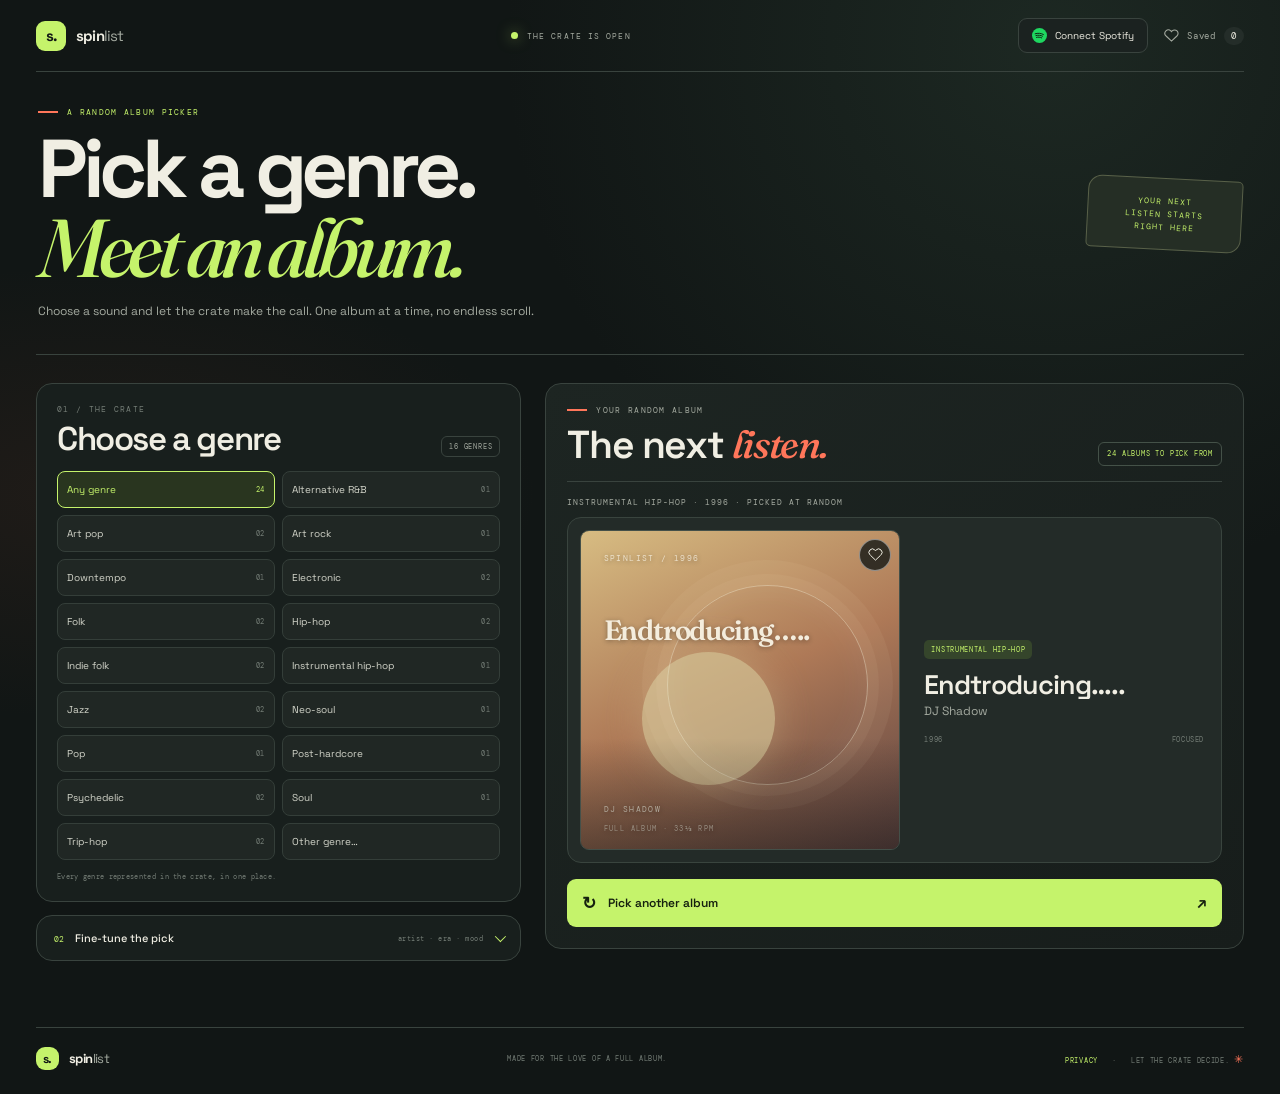
==== index.html @ 3292c15d "redisng 2" ====
<!DOCTYPE html>
<html lang="en">
  <head>
    <meta charset="UTF-8" />
    <meta name="viewport" content="width=device-width, initial-scale=1.0" />
    <meta
      name="description"
      content="Find your next favorite album. Explore records by genre, year, mood, and the artists you already love."
    />
    <meta name="theme-color" content="#191411" />
    <title>Spinlist — find your next favorite album</title>
    <link rel="preconnect" href="https://fonts.googleapis.com" />
    <link rel="preconnect" href="https://fonts.gstatic.com" crossorigin />
    <link
      href="https://fonts.googleapis.com/css2?family=Caveat:wght@600;700&family=DM+Mono:wght@400;500&family=Fraunces:ital,opsz,wght@0,9..144,600;1,9..144,600&family=Space+Grotesk:wght@400;500;600;700&display=swap"
      rel="stylesheet"
    />
    <link rel="stylesheet" href="styles.css" />
    <script src="app.js" defer></script>
  </head>
  <body>
    <div class="page-shell">
      <header class="topbar">
        <a class="wordmark" href="#" aria-label="Spinlist home">
          <span class="wordmark-icon" aria-hidden="true">s.</span>
          <span>spin<span class="wordmark-light">list</span></span>
        </a>
        <span class="topbar-note"><span class="status-dot"></span> THE CRATE IS OPEN</span>
        <div class="topbar-actions">
          <button class="spotify-connect" id="spotify-open" type="button">
            <svg class="spotify-mark" viewBox="0 0 24 24" aria-hidden="true"><circle cx="12" cy="12" r="12" /><path d="M5.1 9.2c4.3-1.3 9.8-.9 13.2 1.2M6.3 12.1c3.5-1 7.8-.6 10.6 1M7.2 15c2.7-.8 5.8-.4 8.3.8" /></svg>
            <span id="spotify-button-label">Connect Spotify</span>
          </button>
          <button class="saved-toggle" id="saved-toggle" type="button" aria-pressed="false">
            <svg viewBox="0 0 24 24" aria-hidden="true"><path d="M20.8 4.7a5.5 5.5 0 0 0-7.8 0L12 5.8l-1.1-1.1a5.5 5.5 0 0 0-7.8 7.8l1.1 1.1L12 21l7.8-7.4 1.1-1.1a5.5 5.5 0 0 0-.1-7.8Z" /></svg>
            <span>Saved</span><span class="saved-count" id="saved-count">0</span>
          </button>
        </div>
      </header>

      <main>
        <section class="welcome" aria-labelledby="welcome-title">
          <div class="welcome-copy">
            <p class="eyebrow"><span class="eyebrow-line"></span> A RANDOM ALBUM PICKER</p>
            <h1 id="welcome-title">Pick a genre.<br class="welcome-break" /><em>Meet an album.</em></h1>
            <p>Choose a sound and let the crate make the call. One album at a time, no endless scroll.</p>
          </div>
          <span class="welcome-stamp" aria-hidden="true">YOUR NEXT<br />LISTEN STARTS<br />RIGHT HERE</span>
        </section>

        <div class="picker-layout">
          <aside class="picker-controls" aria-label="Album picker controls">
            <section class="genre-panel" aria-labelledby="genre-title">
              <div class="panel-heading">
                <div>
                  <p class="eyebrow">01 / THE CRATE</p>
                  <h2 id="genre-title">Choose a genre</h2>
                </div>
                <span class="genre-count" id="genre-count"></span>
              </div>
              <div class="genre-choices" id="genre-choices" role="group" aria-label="Choose one genre"></div>
              <label class="visually-hidden" for="genre-filter">Selected genre</label>
              <select id="genre-filter" class="visually-hidden" aria-label="Selected genre">
                <option value="all">Any genre</option>
              </select>
              <input id="custom-genre" class="custom-genre-input" type="search" placeholder="Type a genre…" autocomplete="off" hidden />
              <p class="genre-note">Every genre represented in the crate, in one place.</p>
            </section>

            <details class="refinements" id="refinements">
              <summary>
                <span><span class="refine-number">02</span> Fine-tune the pick</span>
                <span class="refine-summary-note">artist · era · mood</span>
              </summary>
              <div class="refinements-body">
                <div class="refinement-grid">
                  <label class="filter-field" for="artist-filter">
                    <span class="field-label">SIMILAR ARTIST</span>
                    <select id="artist-filter">
                      <option value="all">Surprise me</option>
                    </select>
                  </label>
                  <div class="filter-field year-field">
                    <span class="field-label">RELEASED BETWEEN</span>
                    <div class="year-inputs">
                      <label class="visually-hidden" for="year-from">Released from</label>
                      <input id="year-from" type="number" min="1950" max="2026" placeholder="1950" inputmode="numeric" />
                      <span class="year-dash" aria-hidden="true">—</span>
                      <label class="visually-hidden" for="year-to">Released to</label>
                      <input id="year-to" type="number" min="1950" max="2026" placeholder="2026" inputmode="numeric" />
                    </div>
                  </div>
                  <label class="filter-field search-field" for="search-input">
                    <span class="field-label">SEARCH THE CRATE</span>
                    <span class="search-wrap">
                      <svg viewBox="0 0 24 24" aria-hidden="true"><circle cx="10.8" cy="10.8" r="6.8" /><path d="m16 16 4.5 4.5" /></svg>
                      <input id="search-input" type="search" placeholder="Album or artist…" autocomplete="off" />
                    </span>
                  </label>
                </div>
                <div class="mood-row">
                  <span class="field-label mood-label">MOOD</span>
                  <div class="mood-chips" id="mood-chips" role="group" aria-label="Filter by mood"></div>
                </div>
                <div class="refinements-footer">
                  <span class="filter-hint">More clues, narrower crate.</span>
                  <button class="clear-filters" id="clear-filters" type="button">RESET FILTERS <span aria-hidden="true">↺</span></button>
                </div>
              </div>
            </details>
          </aside>

          <section class="pick-stage" id="recommendations" aria-labelledby="pick-title">
            <header class="stage-heading">
              <div>
                <p class="eyebrow"><span class="eyebrow-line"></span> YOUR RANDOM ALBUM</p>
                <h2 id="pick-title">The next <em>listen.</em></h2>
              </div>
              <span class="results-count" id="results-count" aria-live="polite"></span>
            </header>
            <div class="active-filters" id="active-filters"></div>
            <p class="catalog-status" id="catalog-status" role="status" aria-live="polite"></p>
            <p class="pick-caption" id="pick-caption"></p>
            <div class="album-grid" id="album-grid" aria-live="polite"></div>
            <div class="empty-state" id="empty-state" hidden>
              <span class="empty-icon" aria-hidden="true">↻</span>
              <h3>Nothing in this groove yet.</h3>
              <p>Try another genre or loosen a filter, then spin again.</p>
              <button class="button-primary" id="empty-clear" type="button">RESET FILTERS</button>
            </div>
            <button class="draw-button" id="surprise-button" type="button">
              <span class="draw-icon" aria-hidden="true">↻</span>
              <span>Pick another album</span>
              <span class="draw-arrow" aria-hidden="true">↗</span>
            </button>
          </section>
        </div>
      </main>

      <footer class="site-footer">
        <a class="wordmark footer-wordmark" href="#" aria-label="Spinlist home">
          <span class="wordmark-icon" aria-hidden="true">s.</span>
          <span>spin<span class="wordmark-light">list</span></span>
        </a>
        <span>MADE FOR THE LOVE OF A FULL ALBUM.</span>
        <span><a href="privacy.html">PRIVACY</a>&nbsp;&nbsp; · &nbsp;&nbsp;LET THE CRATE DECIDE. <span class="footer-star">✳</span></span>
      </footer>
    </div>

    <dialog class="album-dialog" id="album-dialog" aria-labelledby="dialog-title">
      <button class="dialog-close" id="dialog-close" type="button" aria-label="Close album details">×</button>
      <div id="dialog-content"></div>
    </dialog>

    <dialog class="spotify-dialog" id="spotify-dialog" aria-labelledby="spotify-dialog-title">
      <button class="dialog-close" id="spotify-dialog-close" type="button" aria-label="Close Spotify settings">×</button>
      <div class="spotify-dialog-content">
        <p class="eyebrow"><span class="eyebrow-line"></span> BRING THE WHOLE CATALOG</p>
        <h2 id="spotify-dialog-title">Make room for <em>more.</em></h2>
        <p class="spotify-intro">Connect your own Spotify developer app to search real albums, artists, release dates, and artwork. Your Spotify client ID is public; no client secret is needed or accepted.</p>
        <label class="spotify-client-label" for="spotify-client-id">SPOTIFY CLIENT ID</label>
        <input id="spotify-client-id" class="spotify-client-input" type="text" inputmode="text" autocomplete="off" placeholder="Paste your Spotify Client ID" />
        <div class="redirect-box">
          <span class="spotify-client-label">ADD THIS EXACT REDIRECT URI IN YOUR SPOTIFY APP SETTINGS</span>
          <code id="spotify-redirect-uri"></code>
        </div>
        <ol class="spotify-steps">
          <li>Create a Web API app in the <a href="https://developer.spotify.com/dashboard" target="_blank" rel="noopener noreferrer">Spotify Developer Dashboard ↗</a>.</li>
          <li>Add the redirect URI above in the app settings, then copy its Client ID here.</li>
          <li>Host this site on HTTPS (for example, GitHub Pages) before connecting.</li>
        </ol>
        <p class="spotify-policy-note">Spotify catalog data doesn’t include reliable mood labels or a similar-artist recommendations API. Those discovery filters continue to use Spinlist’s curated picks.</p>
        <p class="spotify-error" id="spotify-error" role="alert" hidden></p>
        <div class="spotify-dialog-actions">
          <button class="button-secondary" id="spotify-disconnect" type="button" hidden>DISCONNECT</button>
          <button class="button-primary spotify-primary" id="spotify-connect" type="button">SAVE &amp; CONNECT ↗</button>
        </div>
      </div>
    </dialog>
  </body>
</html>
---- styles.css ----
:root {
  color-scheme: dark;
  --page: #111615;
  --panel: #1b2220;
  --panel-raised: #242d29;
  --text: #f0eee3;
  --muted: #a4aaa0;
  --muted-dim: #747d76;
  --accent: #c5f36b;
  --signal: #ff765a;
  --line: #39433e;
  --mono: "DM Mono", monospace;
  --sans: "Space Grotesk", sans-serif;
  --serif: "Fraunces", Georgia, serif;
  --hand: "Caveat", cursive;
}

*, *::before, *::after { box-sizing: border-box; }
html { scroll-behavior: smooth; scroll-padding-top: 24px; }
body {
  margin: 0;
  color: var(--text);
  font-family: var(--sans);
  -webkit-font-smoothing: antialiased;
  background:
    radial-gradient(ellipse at 82% 4%, #334b3c58, transparent 34rem),
    radial-gradient(ellipse at 7% 45%, #6534252d, transparent 28rem),
    var(--page);
}
button, input, select { font: inherit; }
button, a, select { -webkit-tap-highlight-color: transparent; }
button { color: inherit; }
a { color: inherit; text-decoration: none; }
button:focus-visible, a:focus-visible, input:focus-visible, select:focus-visible { outline: 2px solid var(--accent); outline-offset: 3px; }
::selection { color: var(--page); background: var(--accent); }

.page-shell { width: min(1280px, calc(100% - 72px)); margin-inline: auto; }
.topbar {
  min-height: 72px;
  display: flex;
  align-items: center;
  justify-content: space-between;
  gap: 20px;
  border-bottom: 1px solid var(--line);
}
.wordmark { display: inline-flex; align-items: center; gap: 10px; font-size: 15px; font-weight: 700; letter-spacing: -.8px; }
.wordmark-icon {
  display: grid;
  width: 30px;
  height: 30px;
  place-items: center;
  border-radius: 9px;
  background: var(--accent);
  color: var(--page);
  font-size: 15px;
  font-weight: 700;
}
.wordmark-light { color: var(--muted); font-weight: 400; }
.topbar-note, .saved-toggle, .eyebrow, .field-label, .genre-count, .genre-choice-count,
.genre-note, .filter-hint, .clear-filters, .results-count, .album-genre, .album-meta,
.album-detail-year, .album-related-label, .dialog-save, .empty-state .button-primary,
.privacy-back, .site-footer {
  font-family: var(--mono);
  font-size: 9px;
  letter-spacing: .8px;
}
.topbar-note { display: flex; align-items: center; gap: 9px; color: var(--muted); font-size: 8px; letter-spacing: 1.1px; }
.status-dot { width: 7px; height: 7px; border-radius: 50%; background: var(--accent); box-shadow: 0 0 14px #c5f36b88; }
.topbar-actions { display: flex; align-items: center; gap: 16px; }
.spotify-connect {
  display: inline-flex;
  align-items: center;
  gap: 8px;
  padding: 9px 13px;
  border: 1px solid var(--line);
  border-radius: 9px;
  background: var(--panel);
  color: var(--text);
  font-size: 10px;
  cursor: pointer;
  transition: border-color .18s ease, background .18s ease;
}
.spotify-connect:hover { border-color: #1ed760; background: #1d2b22; }
.spotify-mark { width: 15px; height: 15px; fill: #1ed760; }
.spotify-mark path { fill: none; stroke: #10130f; stroke-linecap: round; stroke-width: 1.45; }
.saved-toggle { display: inline-flex; align-items: center; gap: 8px; padding: 8px 0; border: 0; background: none; color: var(--muted); cursor: pointer; }
.saved-toggle:hover, .saved-toggle[aria-pressed="true"] { color: var(--accent); }
.saved-toggle svg { width: 15px; fill: none; stroke: currentColor; stroke-width: 1.7; }
.saved-count { min-width: 20px; padding: 3px 6px; border-radius: 20px; background: var(--panel-raised); color: var(--text); text-align: center; font-size: 9px; }

.welcome {
  min-height: 206px;
  display: flex;
  align-items: center;
  justify-content: space-between;
  gap: 35px;
  padding: 35px 2px 32px;
  border-bottom: 1px solid var(--line);
}
.welcome-copy { max-width: 850px; }
.eyebrow { display: flex; align-items: center; gap: 9px; margin: 0 0 13px; color: var(--accent); font-size: 8px; letter-spacing: 1.3px; }
.eyebrow-line { width: 20px; height: 2px; display: inline-block; background: var(--signal); }
h1 { margin: 0; font-size: clamp(52px, 6.7vw, 82px); line-height: .96; letter-spacing: -5.5px; font-weight: 700; }
h1 em, h2 em { color: var(--accent); font-family: var(--serif); font-weight: 500; font-style: italic; }
.welcome-copy > p:last-child { max-width: 520px; margin: 13px 0 0; color: var(--muted); font-size: 12px; line-height: 1.7; }
.welcome-stamp {
  flex: 0 0 155px;
  padding: 16px 13px;
  transform: rotate(3deg);
  border: 1px solid #596149;
  border-radius: 14px 5px 14px 5px;
  background: #252e25;
  color: var(--accent);
  font: 8px/1.6 var(--mono);
  letter-spacing: 1px;
  text-align: center;
}
.picker-layout { display: grid; grid-template-columns: minmax(330px, .82fr) minmax(0, 1.18fr); align-items: start; gap: 24px; padding: 28px 0 66px; }
.picker-controls { display: grid; gap: 13px; }
.genre-panel, .refinements, .pick-stage { border: 1px solid var(--line); border-radius: 16px; background: #181f1d; }
.genre-panel { padding: 20px; }
.panel-heading { display: flex; align-items: end; justify-content: space-between; gap: 12px; margin-bottom: 14px; }
.panel-heading .eyebrow { margin-bottom: 8px; color: var(--muted-dim); }
h2 { margin: 0; font-size: clamp(24px, 3vw, 33px); line-height: 1.08; letter-spacing: -1.4px; font-weight: 600; }
.genre-count { padding: 5px 7px; border: 1px solid var(--line); border-radius: 6px; color: var(--muted); font-size: 7px; white-space: nowrap; }
.genre-choices { display: grid; grid-template-columns: repeat(2, minmax(0, 1fr)); gap: 7px; }
.genre-choice {
  min-width: 0;
  min-height: 37px;
  display: flex;
  align-items: center;
  justify-content: space-between;
  gap: 8px;
  padding: 7px 9px;
  border: 1px solid #343e39;
  border-radius: 8px;
  background: #202724;
  color: #d3d5ca;
  font-size: 10px;
  text-align: left;
  cursor: pointer;
  transition: border-color .16s ease, background .16s ease, color .16s ease, transform .16s ease;
}
.genre-choice:hover { transform: translateY(-1px); border-color: #76806c; color: var(--text); }
.genre-choice[aria-pressed="true"] { border-color: var(--accent); background: #29351f; color: var(--accent); }
.genre-choice-count { color: var(--muted-dim); font-size: 7px; }
.genre-choice[aria-pressed="true"] .genre-choice-count { color: var(--accent); }
.genre-note { margin: 12px 0 0; color: var(--muted-dim); font-size: 7px; letter-spacing: .3px; }
.custom-genre-input {
  width: 100%;
  height: 38px;
  margin-top: 9px;
  padding: 0 10px;
  border: 1px solid var(--line);
  border-radius: 8px;
  background: #111716;
  color: var(--text);
  font-size: 10px;
}
.custom-genre-input::placeholder { color: var(--muted-dim); }
.custom-genre-input[hidden] { display: none; }

.refinements { overflow: hidden; }
.refinements summary {
  display: flex;
  align-items: center;
  justify-content: space-between;
  gap: 12px;
  padding: 15px 17px;
  color: var(--text);
  font-size: 11px;
  font-weight: 500;
  list-style: none;
  cursor: pointer;
}
.refinements summary::-webkit-details-marker { display: none; }
.refinements summary::after { width: 8px; height: 8px; flex: 0 0 8px; border-right: 1.5px solid var(--accent); border-bottom: 1.5px solid var(--accent); content: ""; transform: rotate(45deg) translateY(-2px); transition: transform .18s ease; }
.refinements[open] summary::after { transform: rotate(225deg) translate(-2px, -1px); }
.refine-number { margin-right: 8px; color: var(--accent); font: 8px var(--mono); }
.refine-summary-note { margin-left: auto; color: var(--muted-dim); font: 7px var(--mono); letter-spacing: .5px; }
.refinements-body { padding: 0 17px 15px; border-top: 1px solid var(--line); }
.refinement-grid { display: grid; grid-template-columns: 1fr 1fr; gap: 13px; padding-top: 15px; }
.filter-field { display: flex; min-width: 0; flex-direction: column; gap: 7px; }
.filter-field.search-field { grid-column: 1 / -1; }
.field-label { color: var(--muted); font-size: 7px; letter-spacing: .8px; }
.filter-field select, .year-inputs, .search-wrap {
  width: 100%;
  height: 37px;
  border: 1px solid #3b4641;
  border-radius: 8px;
  background-color: #121817;
  color: var(--text);
}
.filter-field select { padding: 0 28px 0 9px; appearance: none; background-image: url("data:image/svg+xml,%3Csvg xmlns='http://www.w3.org/2000/svg' width='12' height='8' viewBox='0 0 12 8'%3E%3Cpath d='m1 1 5 5 5-5' fill='none' stroke='%23a4aaa0' stroke-width='1.3'/%3E%3C/svg%3E"); background-repeat: no-repeat; background-position: right 9px center; font-size: 10px; }
.filter-field select option { background: #1b2220; color: var(--text); }
.year-inputs { display: flex; align-items: center; gap: 6px; padding-inline: 8px; }
.year-inputs input { width: 50%; min-width: 0; border: 0; outline: 0; background: transparent; color: var(--text); font: 9px var(--mono); }
.year-inputs input::placeholder, .search-wrap input::placeholder { color: var(--muted-dim); }
.year-inputs input::-webkit-inner-spin-button, .year-inputs input::-webkit-outer-spin-button { appearance: none; margin: 0; }
.year-inputs input[type=number] { -moz-appearance: textfield; }
.year-dash { color: var(--muted-dim); font-size: 10px; }
.search-wrap { display: flex; align-items: center; gap: 8px; padding: 0 9px; }
.search-wrap svg { flex: 0 0 14px; width: 14px; height: 14px; fill: none; stroke: var(--muted); stroke-width: 1.7; }
.search-wrap input { width: 100%; min-width: 0; padding: 0; border: 0; outline: 0; background: transparent; color: var(--text); font-size: 10px; }
.mood-row { padding-top: 15px; margin-top: 14px; border-top: 1px solid var(--line); }
.mood-label { display: block; margin-bottom: 9px; color: var(--muted); }
.mood-chips { display: flex; flex-wrap: wrap; gap: 6px; }
.mood-chip { padding: 6px 9px; border: 1px solid #3d4943; border-radius: 18px; background: #212a26; color: #cbd0c8; font-size: 9px; cursor: pointer; transition: background .16s ease, color .16s ease, border-color .16s ease; }
.mood-chip:hover { border-color: var(--accent); color: var(--accent); }
.mood-chip[aria-pressed="true"] { border-color: var(--accent); background: #2b3821; color: var(--accent); }
.refinements-footer { display: flex; justify-content: space-between; align-items: center; gap: 10px; padding-top: 13px; margin-top: 14px; border-top: 1px solid var(--line); }
.filter-hint { color: var(--muted-dim); font-size: 7px; letter-spacing: .2px; }
.clear-filters { padding: 5px 0; border: 0; background: transparent; color: var(--muted); cursor: pointer; font-size: 7px; }
.clear-filters:hover { color: var(--signal); }
.clear-filters span { padding-left: 4px; font-size: 12px; }

.pick-stage { min-width: 0; padding: 21px; background: linear-gradient(145deg, #1d2522, #171d1b); }
.stage-heading { display: flex; align-items: end; justify-content: space-between; gap: 16px; padding-bottom: 15px; border-bottom: 1px solid var(--line); }
.stage-heading .eyebrow { margin-bottom: 8px; color: var(--muted); }
.stage-heading h2 { font-size: clamp(27px, 3.2vw, 39px); }
.stage-heading h2 em { color: var(--signal); }
.results-count { max-width: 130px; padding: 6px 8px; border: 1px solid #445148; border-radius: 6px; color: var(--accent); font-size: 7px; line-height: 1.4; text-align: center; }
.active-filters { display: flex; flex-wrap: wrap; gap: 6px; margin-top: 12px; }
.active-filters:empty { display: none; }
.active-filter { display: inline-flex; align-items: center; gap: 6px; padding: 5px 8px; border-radius: 14px; background: #29351f; color: var(--accent); font-size: 9px; }
.active-filter button { padding: 0; border: 0; background: none; color: var(--accent); cursor: pointer; font-size: 14px; line-height: 1; }
.catalog-status { min-height: 0; margin: 0; color: var(--muted); font-size: 10px; line-height: 1.6; }
.catalog-status:not(:empty) { padding: 12px 0 0; }
.catalog-status a { color: var(--accent); text-decoration: underline; text-underline-offset: 3px; }
.pick-caption { margin: 15px 0 10px; color: var(--muted); font: 8px var(--mono); letter-spacing: 1px; }
.album-grid { min-width: 0; }
.album-card {
  display: grid;
  grid-template-columns: minmax(0, 1.05fr) minmax(0, .95fr);
  align-items: center;
  gap: 19px;
  min-width: 0;
  padding: 12px;
  border: 1px solid #39443e;
  border-radius: 14px;
  background: #232b28;
}
.cover-wrap { position: relative; min-width: 0; }
.cover-button { position: relative; display: block; width: 100%; padding: 0; overflow: hidden; aspect-ratio: 1; border: 1px solid #445049; border-radius: 9px; background: #202724; cursor: pointer; }
.cover-art { position: absolute; inset: 0; display: block; overflow: hidden; isolation: isolate; transition: transform .4s ease; }
.cover-button:hover .cover-art { transform: scale(1.035); }
.cover-art::before, .cover-art::after { position: absolute; z-index: -1; content: ""; pointer-events: none; }
.cover-art::before { inset: 0; opacity: .4; background: repeating-linear-gradient(45deg, transparent, transparent 17px, #1415111c 18px, #1415111c 19px); }
.cover-art::after { top: 17%; right: 10%; width: 63%; aspect-ratio: 1; border: 1px solid #f4eed66b; border-radius: 50%; box-shadow: 0 0 0 11px #f6e8c10e, 0 0 0 25px #f6e8c10e, inset 0 0 34px #ffffff12; }
.cover-tone { position: absolute; z-index: -1; inset: 0; display: block; background: linear-gradient(155deg, #d7bc82 0%, #ae7957 49%, #5b4241 100%); }
.cover-geometry { position: absolute; z-index: -1; top: 38%; left: 19%; width: 42%; aspect-ratio: 1; display: block; border-radius: 50%; background: #d7c999a8; box-shadow: 0 0 40px #d8c99a55; }
.cover-topline, .cover-bigtitle, .cover-smalltitle, .cover-catalog { position: absolute; z-index: 1; left: 7%; color: #f4eddd; text-align: left; text-shadow: 0 1px 5px #1a171566; }
.cover-topline { top: 7%; font: 8px var(--mono); letter-spacing: 1.4px; opacity: .82; }
.cover-bigtitle { top: 27%; max-width: 85%; font: 600 clamp(17px, 2.2vw, 28px)/.96 var(--serif); letter-spacing: -1.2px; }
.cover-smalltitle { bottom: 11%; font: 8px var(--mono); letter-spacing: 1.4px; opacity: .85; }
.cover-catalog { bottom: 5%; font: 7px var(--mono); letter-spacing: 1.4px; opacity: .7; }
.cover-button::after { position: absolute; right: 0; bottom: 0; left: 0; height: 35%; background: linear-gradient(transparent, #0d0e0b61); content: ""; pointer-events: none; }
.spotify-cover-button::after { display: none; }
.cover--2 .cover-tone { background: linear-gradient(145deg, #c0c8b1, #627363 48%, #303b40); }
.cover--2 .cover-geometry { left: 31%; top: 24%; width: 50%; border-radius: 5% 50% 50% 50%; transform: rotate(35deg); background: #ded8bea0; }
.cover--2::after { right: 27%; width: 47%; transform: scaleY(1.45); border-radius: 50% 50% 0 0; }
.cover--3 .cover-tone { background: linear-gradient(155deg, #d49759, #bb644c 53%, #603a45); }
.cover--3 .cover-geometry { top: 25%; left: 24%; width: 50%; background: #efbd6c; }
.cover--3::after { right: 17%; width: 56%; border-width: 0 0 1px 1px; border-radius: 0; transform: rotate(-39deg); }
.cover--4 .cover-tone { background: linear-gradient(135deg, #757eac, #ac88a0 53%, #c7a779); }
.cover--4 .cover-geometry { top: 28%; left: 34%; width: 38%; border-radius: 0; background: #eed9bdad; transform: rotate(45deg); }
.cover--4::after { top: 11%; right: 11%; width: 77%; border-color: #e6decb7a; }
.cover--5 .cover-tone { background: linear-gradient(160deg, #d6ba76, #7d8d69 50%, #3b574e); }
.cover--5 .cover-geometry { top: 21%; left: 29%; width: 55%; border-radius: 3px; background: repeating-linear-gradient(0deg,#d9d2ae90 0 6px,#40574770 7px 12px); transform: rotate(12deg); }
.cover--5::after { top: 26%; right: 25%; width: 50%; border-width: 1px 0 0 1px; border-radius: 0; transform: rotate(20deg); }
.cover--6 .cover-tone { background: linear-gradient(150deg, #d08e85, #9d5260 52%, #423e52); }
.cover--6 .cover-geometry { top: 15%; left: 24%; width: 58%; border-radius: 48% 48% 8% 8%; background: linear-gradient(180deg,#f3bd9eaa,#c6787e44); }
.cover--6::after { top: 16%; right: 19%; width: 62%; height: 62%; border-radius: 50%; }
.cover--7 .cover-tone { background: linear-gradient(143deg, #cad2d1, #8caab0 49%, #51616e); }
.cover--7 .cover-geometry { top: 43%; left: 14%; width: 70%; height: 25%; border-radius: 50%; background: #e9e3ca9c; transform: rotate(-17deg); }
.cover--7::after { top: 18%; right: 31%; width: 40%; border-color: #eceddf88; }
.cover--8 .cover-tone { background: linear-gradient(145deg, #a9ad81, #68764f 51%, #363a34); }
.cover--8 .cover-geometry { top: 17%; left: 30%; width: 43%; border-radius: 50% 0 50% 0; background: #ded3a1a1; transform: rotate(-38deg); }
.cover--8::after { top: 26%; right: 30%; width: 43%; border-radius: 0; transform: rotate(45deg); }
.spotify-cover-image { position: absolute; inset: 0; width: 100%; height: 100%; object-fit: cover; }
.favorite-button { position: absolute; z-index: 2; top: 9px; right: 9px; display: grid; width: 32px; height: 32px; place-items: center; border: 1px solid #ffffff74; border-radius: 50%; background: #111615c9; color: var(--text); cursor: pointer; transition: color .16s ease, background .16s ease, transform .16s ease; }
.favorite-button:hover { transform: scale(1.08); }
.favorite-button svg { width: 15px; height: 15px; fill: none; stroke: currentColor; stroke-width: 1.6; }
.favorite-button[aria-pressed="true"] { border-color: var(--accent); background: var(--accent); color: #172012; }
.favorite-button[aria-pressed="true"] svg { fill: currentColor; }
.favorite-button.inline-favorite { position: static; flex: 0 0 28px; width: 28px; height: 28px; border-color: var(--line); background: #1a201e; }
.favorite-button.inline-favorite[aria-pressed="true"] { border-color: var(--accent); background: var(--accent); color: #172012; }
.album-info { min-width: 0; padding: 4px 5px; }
.album-genre { display: inline-flex; padding: 5px 7px; border-radius: 5px; background: #35452b; color: var(--accent); font-size: 7px; letter-spacing: .7px; }
.album-title { overflow: hidden; margin: 12px 0 4px; color: var(--text); font-size: clamp(20px, 2.1vw, 29px); font-weight: 600; letter-spacing: -1px; line-height: 1.05; text-overflow: ellipsis; }
.album-artist { margin: 0; color: var(--muted); font-size: 12px; overflow-wrap: anywhere; }
.album-meta { display: flex; align-items: center; justify-content: space-between; gap: 8px; margin-top: 16px; color: var(--muted-dim); font-size: 7px; letter-spacing: .6px; }
.album-meta span:last-child { overflow: hidden; text-overflow: ellipsis; white-space: nowrap; text-align: right; }
.album-detail-button { display: block; width: 100%; padding: 0; color: inherit; text-align: left; background: none; border: 0; cursor: pointer; }
.album-title-row { display: flex; align-items: center; gap: 6px; }
.album-title-row .album-detail-button { flex: 1; min-width: 0; }
.album-detail-button:hover .album-title { color: var(--accent); }
.spotify-card-link { display: inline-flex; align-items: center; gap: 6px; margin-top: 17px; color: var(--text); font-size: 10px; }
.spotify-card-link:hover { color: #1ed760; }
.spotify-card-link .spotify-mark { width: 13px; height: 13px; flex: 0 0 13px; }

.draw-button {
  width: 100%;
  display: flex;
  align-items: center;
  justify-content: space-between;
  gap: 12px;
  margin-top: 16px;
  padding: 13px 15px;
  border: 0;
  border-radius: 9px;
  background: var(--accent);
  color: #15200e;
  font-size: 12px;
  font-weight: 600;
  cursor: pointer;
  transition: background .16s ease, transform .16s ease;
}
.draw-button:hover:not(:disabled) { transform: translateY(-2px); background: #d6ff8c; }
.draw-button:disabled { opacity: .45; cursor: not-allowed; }
.draw-icon { font-size: 17px; }
.draw-arrow { margin-left: auto; font-size: 16px; }
.empty-state { padding: 42px 20px; border: 1px dashed var(--line); border-radius: 12px; background: #171d1b; text-align: center; }
.empty-icon { color: var(--signal); font-size: 27px; }
.empty-state h3 { margin: 10px 0 6px; font: 600 22px var(--serif); }
.empty-state p { margin: 0 auto 18px; color: var(--muted); font-size: 11px; line-height: 1.6; }
.button-primary { padding: 9px 12px; border: 1px solid var(--accent); border-radius: 7px; background: var(--accent); color: #172012; font-size: 9px; cursor: pointer; }
.button-primary:hover { background: #d6ff8c; }

.site-footer { display: flex; align-items: center; justify-content: space-between; gap: 18px; padding: 19px 0 24px; border-top: 1px solid var(--line); color: var(--muted-dim); font-size: 7px; letter-spacing: .7px; }
.site-footer > span a, .privacy-back { color: var(--accent); }
.site-footer > span a:hover, .privacy-back:hover { color: var(--signal); }
.footer-wordmark { color: var(--text); font: 700 13px var(--sans); letter-spacing: -.6px; }
.footer-wordmark .wordmark-icon { width: 23px; height: 23px; font-size: 12px; }
.footer-star { color: var(--signal); font-size: 11px; }
.privacy-back { font: 8px var(--mono); letter-spacing: .7px; }
.privacy-page { max-width: 760px; padding: 64px 22px 74px; margin-inline: auto; }
.privacy-page > .eyebrow { margin-bottom: 17px; }
.privacy-page h1 { font-size: clamp(42px, 7vw, 70px); line-height: .98; letter-spacing: -4px; }
.privacy-page h1 em { color: var(--accent); }
.privacy-updated { margin: 18px 0 39px; color: var(--muted); font: 8px var(--mono); letter-spacing: .8px; }
.privacy-page section { padding: 21px 0; border-top: 1px solid var(--line); }
.privacy-page section h2 { font-size: 22px; }
.privacy-page section p { color: var(--muted); font-size: 13px; line-height: 1.8; }
.privacy-page strong { color: var(--text); font-weight: 600; }
.privacy-bottom-link { display: inline-block; margin-top: 23px; }

.album-dialog, .spotify-dialog {
  position: fixed;
  width: min(640px, calc(100% - 32px));
  max-width: none;
  max-height: min(760px, calc(100% - 32px));
  padding: 0;
  overflow: auto;
  border: 1px solid #56645a;
  border-radius: 16px;
  background: #1a211e;
  color: var(--text);
  box-shadow: 0 24px 90px #000b;
}
.spotify-dialog { width: min(550px, calc(100% - 32px)); }
.album-dialog::backdrop, .spotify-dialog::backdrop { background: #050807d9; backdrop-filter: blur(5px); }
.dialog-close { position: sticky; z-index: 3; top: 10px; float: right; display: grid; width: 32px; height: 32px; margin: 10px 10px -42px 0; place-items: center; border: 1px solid var(--line); border-radius: 50%; background: #222b27; color: var(--text); font-size: 22px; cursor: pointer; }
.dialog-inner { display: grid; grid-template-columns: 1fr 1fr; gap: 22px; padding: 25px; }
.dialog-cover { position: relative; min-width: 0; aspect-ratio: 1; overflow: hidden; border: 1px solid var(--line); border-radius: 11px; }
.dialog-cover .cover-art { position: absolute; inset: 0; }
.dialog-copy { align-self: center; padding: 12px 7px 12px 0; }
.dialog-copy .album-genre { margin-bottom: 11px; }
.dialog-title { margin: 0 0 5px; font-size: clamp(24px, 5vw, 36px); letter-spacing: -1.3px; line-height: 1.05; }
.dialog-artist { margin: 0; color: var(--muted); font-size: 13px; }
.album-detail-year { margin: 15px 0; color: var(--accent); font-size: 8px; }
.dialog-description { color: #d5d9cd; font: italic 15px/1.65 var(--serif); }
.album-related-label { display: block; margin: 18px 0 7px; color: var(--muted); font-size: 8px; }
.album-related { color: var(--accent); font-size: 11px; line-height: 1.7; }
.dialog-save { display: inline-flex; align-items: center; gap: 7px; margin-top: 20px; padding: 9px 11px; border: 1px solid var(--line); border-radius: 7px; background: transparent; color: var(--text); font-size: 8px; cursor: pointer; }
.dialog-save:hover, .dialog-save[aria-pressed="true"] { border-color: var(--accent); color: var(--accent); }
.spotify-dialog-content { padding: 32px; }
.spotify-dialog-content > .eyebrow { margin-bottom: 11px; }
.spotify-dialog-content h2 { font-size: 34px; }
.spotify-intro { margin: 13px 0 22px; color: var(--muted); font-size: 12px; line-height: 1.8; }
.spotify-client-label { display: block; margin-bottom: 7px; color: var(--accent); font: 8px var(--mono); letter-spacing: .8px; }
.spotify-client-input { width: 100%; height: 40px; padding: 0 10px; border: 1px solid var(--line); border-radius: 8px; background: #111615; color: var(--text); font-size: 12px; }
.spotify-client-input::placeholder { color: var(--muted-dim); }
.redirect-box { padding: 11px; margin-top: 15px; border: 1px solid var(--line); border-radius: 8px; background: #141a18; }
.redirect-box code { overflow-wrap: anywhere; color: var(--accent); font: 9px/1.6 var(--mono); }
.spotify-steps { display: grid; gap: 8px; padding-left: 17px; margin: 18px 0; color: var(--muted); font-size: 11px; line-height: 1.6; }
.spotify-steps a, .spotify-link { color: var(--accent); }
.spotify-steps a:hover, .spotify-link:hover { color: var(--signal); }
.spotify-policy-note { padding: 11px 12px; margin: 0; border-left: 2px solid var(--accent); border-radius: 0 7px 7px 0; background: #263126; color: #c7d0bc; font-size: 10px; line-height: 1.7; }
.spotify-error { padding: 9px 11px; margin: 13px 0 0; border-radius: 7px; background: #48241f; color: #ffb7a4; font-size: 11px; line-height: 1.6; }
.spotify-dialog-actions { display: flex; justify-content: space-between; gap: 12px; margin-top: 18px; }
.spotify-primary { margin-left: auto; }
.button-secondary { padding: 9px 12px; border: 1px solid var(--line); border-radius: 7px; background: transparent; color: var(--text); font: 9px var(--mono); cursor: pointer; }
.button-secondary:hover { border-color: var(--accent); color: var(--accent); }
.spotify-link { display: inline-flex; align-items: center; gap: 7px; margin-top: 19px; font: 9px var(--mono); letter-spacing: .7px; }
.spotify-link .spotify-mark { width: 14px; height: 14px; }
.visually-hidden { position: absolute; width: 1px; height: 1px; padding: 0; margin: -1px; overflow: hidden; clip: rect(0, 0, 0, 0); white-space: nowrap; border: 0; }

@media (max-width: 960px) {
  .page-shell { width: min(calc(100% - 48px), 780px); }
  .topbar-note { display: none; }
  .welcome { min-height: 190px; }
  .welcome-copy { max-width: 700px; }
  .picker-layout { grid-template-columns: 1fr; }
  .genre-choices { grid-template-columns: repeat(3, minmax(0, 1fr)); }
  .album-card { grid-template-columns: minmax(0, 300px) minmax(0, 1fr); }
}

@media (max-width: 620px) {
  .page-shell { width: calc(100% - 32px); }
  .topbar { min-height: 62px; gap: 8px; }
  .wordmark { gap: 7px; font-size: 13px; }
  .wordmark-icon { width: 27px; height: 27px; }
  .topbar-actions { gap: 8px; }
  .spotify-connect { gap: 5px; padding: 7px 8px; font-size: 9px; }
  .saved-toggle { gap: 5px; font-size: 8px; }
  .welcome { min-height: 0; padding: 38px 0 28px; }
  .welcome-stamp { display: none; }
  h1 { font-size: clamp(45px, 10.8vw, 65px); line-height: .98; letter-spacing: -3.2px; }
  .welcome-break { display: none; }
  .welcome-copy > p:last-child { max-width: 400px; margin-top: 12px; font-size: 11px; }
  .picker-layout { gap: 15px; padding: 17px 0 42px; }
  .genre-panel { padding: 15px; }
  .genre-choices { grid-template-columns: repeat(2, minmax(0, 1fr)); gap: 6px; }
  .genre-choice { min-height: 35px; padding: 6px 7px; font-size: 9px; }
  .genre-choice-count { font-size: 6px; }
  .genre-note { font-size: 6px; }
  .refinements summary { padding: 13px; }
  .refinements-body { padding: 0 13px 13px; }
  .refine-summary-note { font-size: 6px; }
  .refinement-grid { gap: 11px; }
  .field-label { font-size: 6px; }
  .filter-field select, .year-inputs, .search-wrap { height: 35px; }
  .search-wrap { gap: 5px; padding-inline: 6px; }
  .search-wrap input, .year-inputs input { font-size: 9px; }
  .mood-chip { padding: 6px 8px; font-size: 8px; }
  .pick-stage { padding: 15px; border-radius: 13px; }
  .stage-heading { align-items: start; }
  .stage-heading h2 { font-size: 29px; }
  .results-count { max-width: 112px; font-size: 6px; }
  .pick-caption { font-size: 7px; }
  .album-card { grid-template-columns: 1fr; gap: 11px; padding: 9px; }
  .cover-wrap { width: min(100%, 360px); margin-inline: auto; }
  .album-info { padding: 2px 4px 4px; }
  .album-title { margin-top: 9px; font-size: 23px; }
  .album-meta { margin-top: 12px; }
  .draw-button { margin-top: 12px; }
  .site-footer { flex-wrap: wrap; gap: 12px; padding-bottom: 21px; }
  .site-footer > span:last-child { width: 100%; }
  .privacy-page { padding: 45px 0 52px; }
  .privacy-page h1 { font-size: clamp(40px, 11vw, 58px); letter-spacing: -2.7px; }
  .dialog-inner { grid-template-columns: 1fr; gap: 13px; padding: 17px; }
  .dialog-cover { width: min(100%, 310px); margin-inline: auto; }
  .dialog-copy { padding: 0 3px 6px; }
  .dialog-copy .album-genre { margin-bottom: 8px; }
  .dialog-description { margin: 13px 0; font-size: 14px; }
  .album-related-label { margin-top: 14px; }
  .dialog-save { margin-top: 16px; }
  .spotify-dialog-content { padding: 27px 19px 20px; }
  .spotify-dialog-content h2 { font-size: 29px; }
}

@media (max-width: 390px) {
  .page-shell { width: calc(100% - 24px); }
  .topbar-actions { gap: 5px; }
  .spotify-connect { padding-inline: 6px; }
  .genre-choice { font-size: 8px; }
  .stage-heading h2 { font-size: 26px; }
}

@media (prefers-reduced-motion: reduce) {
  *, *::before, *::after { scroll-behavior: auto !important; transition-duration: .01ms !important; animation-duration: .01ms !important; animation-iteration-count: 1 !important; }
}
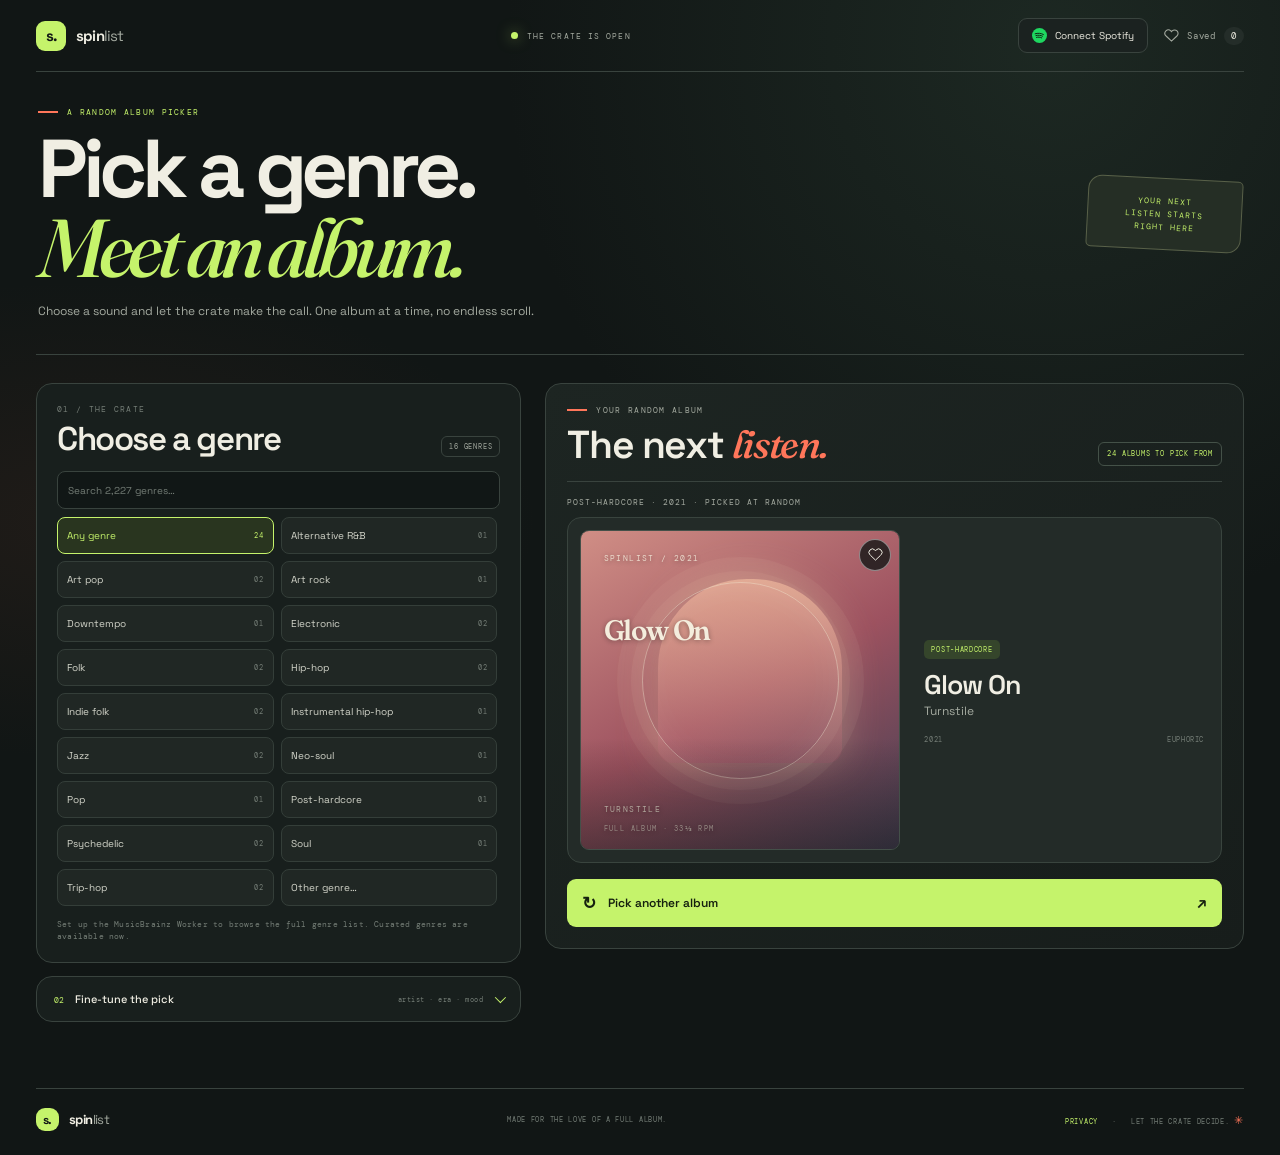
==== commit f4ed7aeb: "genre???" ====
--- a/index.html
+++ b/index.html
@@ -16,6 +16,7 @@
       rel="stylesheet"
     />
     <link rel="stylesheet" href="styles.css" />
+    <script src="musicbrainz-config.js" defer></script>
     <script src="app.js" defer></script>
   </head>
   <body>
@@ -58,13 +59,15 @@
                 </div>
                 <span class="genre-count" id="genre-count"></span>
               </div>
+              <label class="visually-hidden" for="genre-search">Search genres</label>
+              <input id="genre-search" class="genre-search" type="search" placeholder="Search 2,227 genres…" autocomplete="off" />
               <div class="genre-choices" id="genre-choices" role="group" aria-label="Choose one genre"></div>
               <label class="visually-hidden" for="genre-filter">Selected genre</label>
               <select id="genre-filter" class="visually-hidden" aria-label="Selected genre">
                 <option value="all">Any genre</option>
               </select>
               <input id="custom-genre" class="custom-genre-input" type="search" placeholder="Type a genre…" autocomplete="off" hidden />
-              <p class="genre-note">Every genre represented in the crate, in one place.</p>
+              <p class="genre-note" id="genre-note">Set up the MusicBrainz Worker to browse the full genre list. Curated genres are available now.</p>
             </section>
 
             <details class="refinements" id="refinements">
--- a/styles.css
+++ b/styles.css
@@ -123,7 +123,19 @@
 .panel-heading .eyebrow { margin-bottom: 8px; color: var(--muted-dim); }
 h2 { margin: 0; font-size: clamp(24px, 3vw, 33px); line-height: 1.08; letter-spacing: -1.4px; font-weight: 600; }
 .genre-count { padding: 5px 7px; border: 1px solid var(--line); border-radius: 6px; color: var(--muted); font-size: 7px; white-space: nowrap; }
-.genre-choices { display: grid; grid-template-columns: repeat(2, minmax(0, 1fr)); gap: 7px; }
+.genre-search {
+  width: 100%;
+  height: 38px;
+  margin-bottom: 8px;
+  padding: 0 10px;
+  border: 1px solid var(--line);
+  border-radius: 8px;
+  background: #111716;
+  color: var(--text);
+  font-size: 10px;
+}
+.genre-search::placeholder { color: var(--muted-dim); }
+.genre-choices { display: grid; grid-template-columns: repeat(2, minmax(0, 1fr)); gap: 7px; max-height: 390px; overflow-y: auto; align-content: start; padding-right: 3px; }
 .genre-choice {
   min-width: 0;
   min-height: 37px;
@@ -145,7 +157,7 @@
 .genre-choice[aria-pressed="true"] { border-color: var(--accent); background: #29351f; color: var(--accent); }
 .genre-choice-count { color: var(--muted-dim); font-size: 7px; }
 .genre-choice[aria-pressed="true"] .genre-choice-count { color: var(--accent); }
-.genre-note { margin: 12px 0 0; color: var(--muted-dim); font-size: 7px; letter-spacing: .3px; }
+.genre-note { margin: 12px 0 0; color: var(--muted-dim); font-size: 8px; line-height: 1.5; letter-spacing: .2px; }
 .custom-genre-input {
   width: 100%;
   height: 38px;
@@ -421,7 +433,7 @@
   .welcome-copy > p:last-child { max-width: 400px; margin-top: 12px; font-size: 11px; }
   .picker-layout { gap: 15px; padding: 17px 0 42px; }
   .genre-panel { padding: 15px; }
-  .genre-choices { grid-template-columns: repeat(2, minmax(0, 1fr)); gap: 6px; }
+  .genre-choices { grid-template-columns: repeat(2, minmax(0, 1fr)); gap: 6px; max-height: 320px; }
   .genre-choice { min-height: 35px; padding: 6px 7px; font-size: 9px; }
   .genre-choice-count { font-size: 6px; }
   .genre-note { font-size: 6px; }
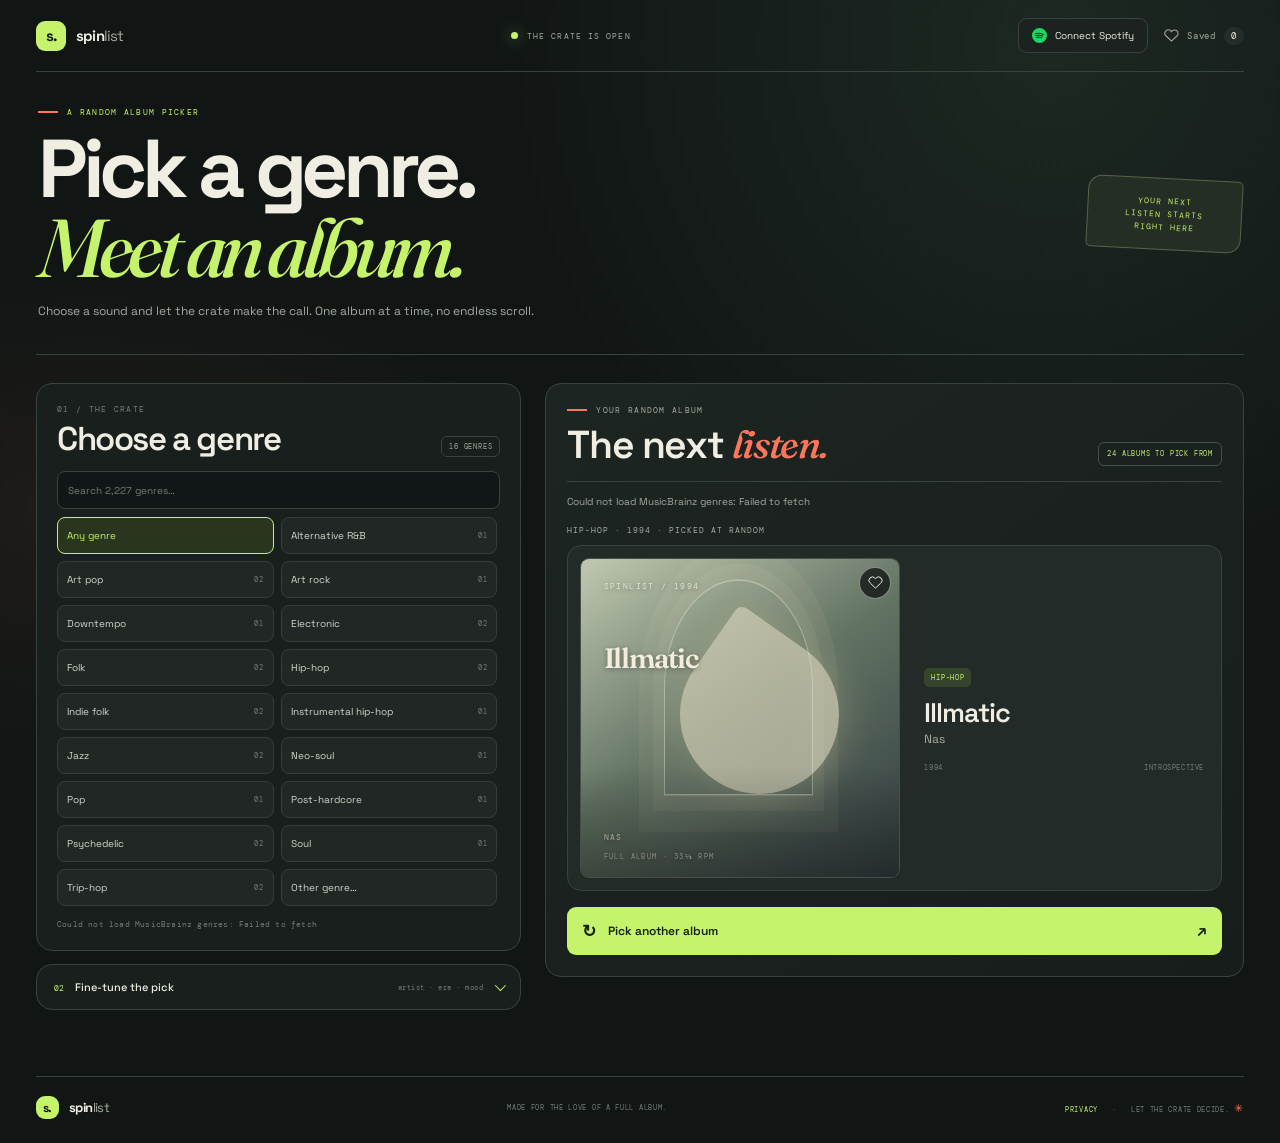
==== commit e5c86b82: "Bust cached random picker script Co-authored-by: Copilot <223556219+Copilot@users.noreply.github.com" ====
--- a/index.html
+++ b/index.html
@@ -17,7 +17,7 @@
     />
     <link rel="stylesheet" href="styles.css" />
     <script src="musicbrainz-config.js" defer></script>
-    <script src="app.js" defer></script>
+    <script src="app.js?v=random-catalog-picks" defer></script>
   </head>
   <body>
     <div class="page-shell">
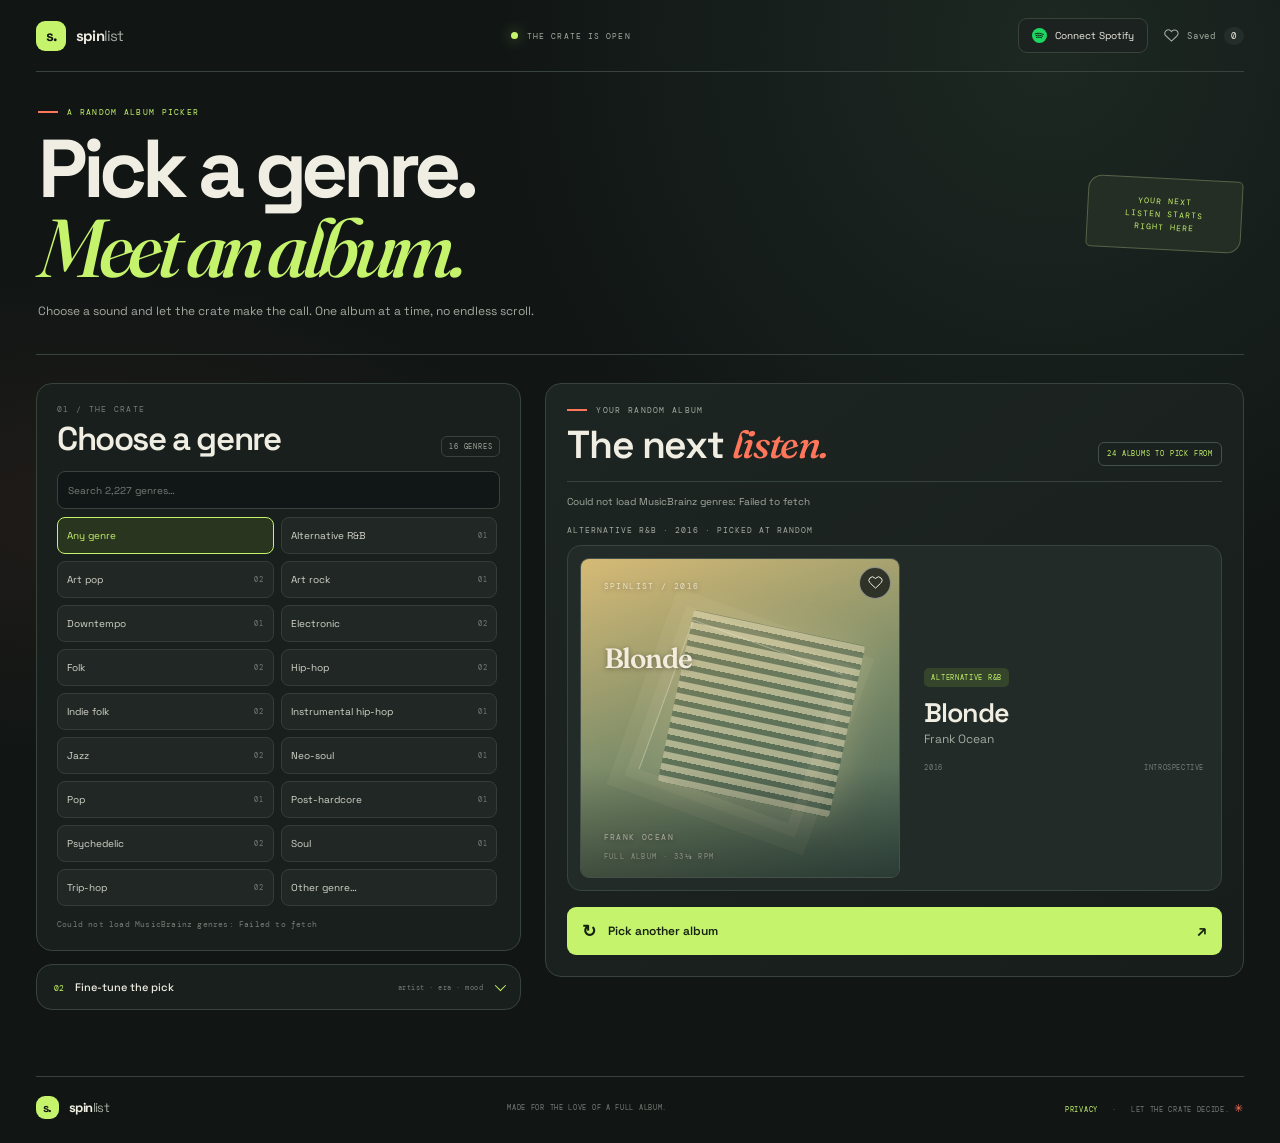
==== commit f6bba710: "Avoid curated fallback on random picker failures Co-authored-by: Copilot <223556219+Copilot@users.no" ====
--- a/index.html
+++ b/index.html
@@ -17,7 +17,7 @@
     />
     <link rel="stylesheet" href="styles.css" />
     <script src="musicbrainz-config.js" defer></script>
-    <script src="app.js?v=random-catalog-picks" defer></script>
+    <script src="app.js?v=random-catalog-picks-2" defer></script>
   </head>
   <body>
     <div class="page-shell">
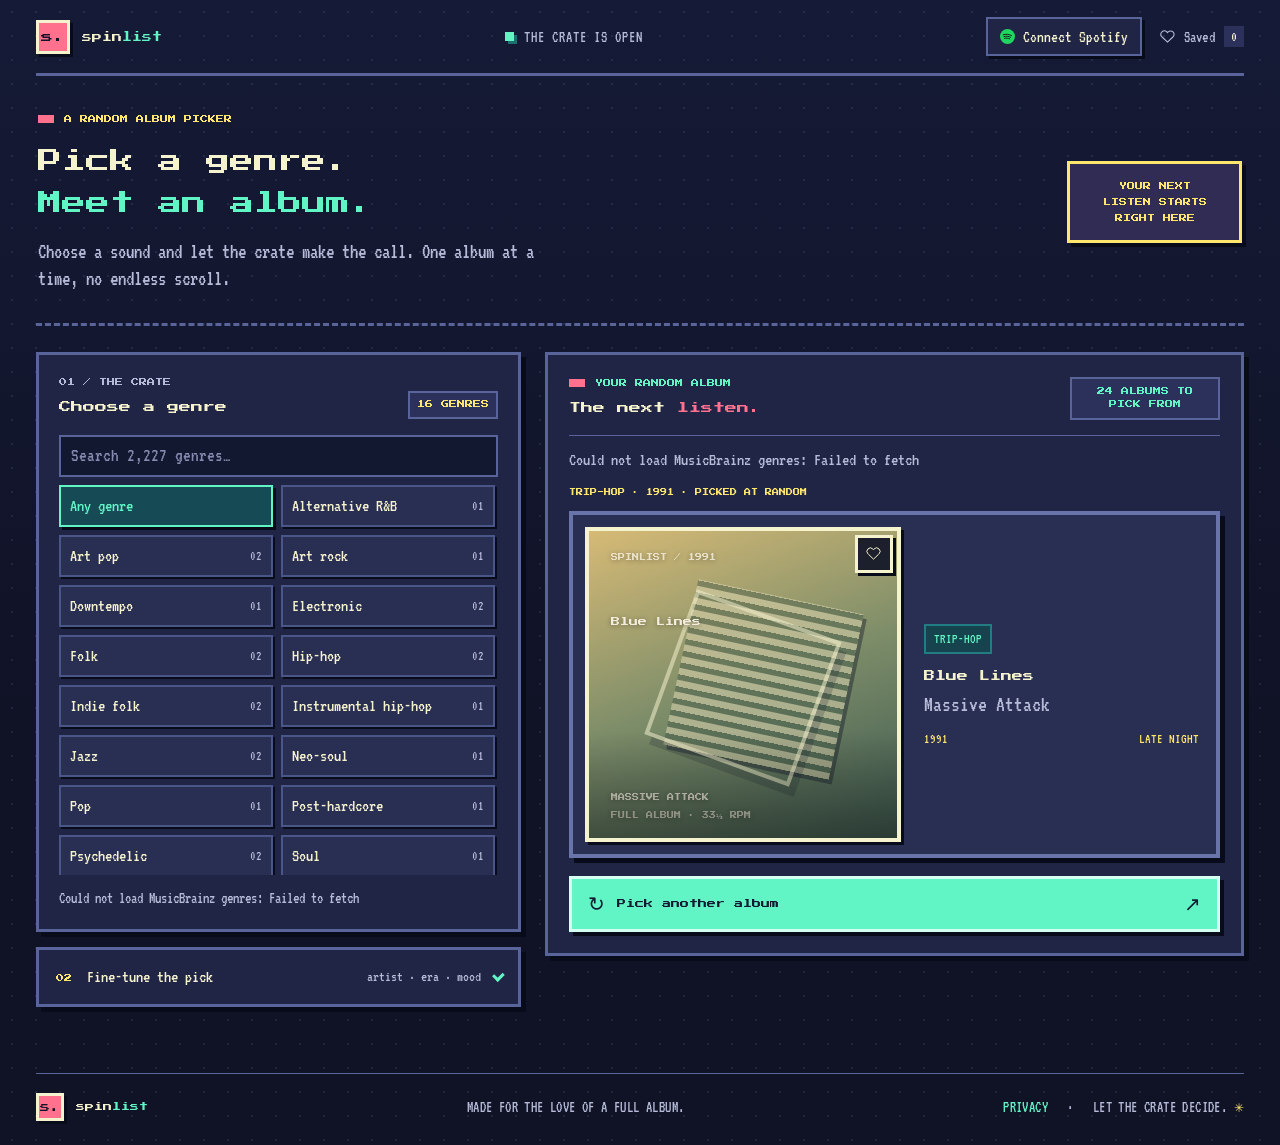
==== commit eeb1e6ac: "Restyle Spinlist as a 16-bit arcade Co-authored-by: Copilot <223556219+Copilot@users.noreply.github." ====
--- a/index.html
+++ b/index.html
@@ -7,15 +7,15 @@
       name="description"
       content="Find your next favorite album. Explore records by genre, year, mood, and the artists you already love."
     />
-    <meta name="theme-color" content="#191411" />
+    <meta name="theme-color" content="#101326" />
     <title>Spinlist — find your next favorite album</title>
     <link rel="preconnect" href="https://fonts.googleapis.com" />
     <link rel="preconnect" href="https://fonts.gstatic.com" crossorigin />
     <link
-      href="https://fonts.googleapis.com/css2?family=Caveat:wght@600;700&family=DM+Mono:wght@400;500&family=Fraunces:ital,opsz,wght@0,9..144,600;1,9..144,600&family=Space+Grotesk:wght@400;500;600;700&display=swap"
+      href="https://fonts.googleapis.com/css2?family=Press+Start+2P&family=VT323&display=swap"
       rel="stylesheet"
     />
-    <link rel="stylesheet" href="styles.css" />
+    <link rel="stylesheet" href="styles.css?v=16bit-arcade" />
     <script src="musicbrainz-config.js" defer></script>
     <script src="app.js?v=random-catalog-picks-2" defer></script>
   </head>
--- a/styles.css
+++ b/styles.css
@@ -483,3 +483,391 @@
 @media (prefers-reduced-motion: reduce) {
   *, *::before, *::after { scroll-behavior: auto !important; transition-duration: .01ms !important; animation-duration: .01ms !important; animation-iteration-count: 1 !important; }
 }
+
+:root {
+  color-scheme: dark;
+  --page: #101326;
+  --panel: #202545;
+  --panel-raised: #2b315a;
+  --text: #f5f2ce;
+  --muted: #b6bbd8;
+  --muted-dim: #858caf;
+  --accent: #61f5c5;
+  --signal: #ff718d;
+  --line: #59649b;
+  --mono: "VT323", monospace;
+  --sans: "VT323", monospace;
+  --serif: "Press Start 2P", monospace;
+  --hand: "VT323", monospace;
+  --pixel: "Press Start 2P", monospace;
+  --shadow: #080b19;
+  --sun: #ffe66d;
+}
+
+html { scrollbar-color: var(--line) var(--page); }
+body {
+  min-height: 100vh;
+  background:
+    radial-gradient(circle, #737db32b 1px, transparent 1.5px) 0 0 / 24px 24px,
+    linear-gradient(180deg, #151a36, var(--page) 45rem);
+  font-size: 20px;
+}
+::selection { color: var(--page); background: var(--sun); }
+button:focus-visible, a:focus-visible, input:focus-visible, select:focus-visible {
+  outline: 3px solid var(--sun);
+  outline-offset: 3px;
+}
+.topbar { min-height: 76px; border-bottom: 3px solid var(--line); }
+.wordmark { gap: 12px; font: 10px var(--pixel); letter-spacing: 0; }
+.wordmark-icon {
+  width: 34px;
+  height: 34px;
+  border: 3px solid var(--text);
+  border-radius: 0;
+  background: var(--signal);
+  color: var(--page);
+  box-shadow: 3px 3px 0 var(--shadow);
+  font: 12px var(--pixel);
+}
+.wordmark-light { color: var(--accent); }
+.topbar-note, .saved-toggle, .eyebrow, .field-label, .genre-count, .genre-choice-count,
+.genre-note, .filter-hint, .clear-filters, .results-count, .album-genre, .album-meta,
+.album-detail-year, .album-related-label, .dialog-save, .empty-state .button-primary,
+.privacy-back, .site-footer {
+  font-family: var(--mono);
+}
+.topbar-note { gap: 10px; color: var(--muted); font-size: 16px; letter-spacing: 1px; }
+.status-dot { width: 9px; height: 9px; border-radius: 0; background: var(--accent); box-shadow: 3px 3px 0 #1b6f70; }
+.topbar-actions { gap: 18px; }
+.spotify-connect {
+  padding: 9px 12px;
+  border: 2px solid var(--line);
+  border-radius: 0;
+  background: var(--panel);
+  font-size: 17px;
+  box-shadow: 3px 3px 0 var(--shadow);
+}
+.spotify-connect:hover { border-color: #1ed760; background: #193644; }
+.saved-toggle { gap: 9px; color: var(--muted); font-size: 16px; letter-spacing: .3px; }
+.saved-count { border-radius: 0; background: var(--panel-raised); font-size: 15px; }
+
+.welcome {
+  min-height: 228px;
+  padding: 36px 2px 31px;
+  border-bottom: 3px dashed var(--line);
+}
+.eyebrow {
+  gap: 10px;
+  margin-bottom: 14px;
+  color: var(--sun);
+  font: 8px/1.8 var(--pixel);
+  letter-spacing: 0;
+}
+.eyebrow-line { width: 16px; height: 8px; background: var(--signal); }
+h1 {
+  font: 24px/1.75 var(--pixel);
+  letter-spacing: 0;
+}
+h1 em, h2 em { color: var(--accent); font-family: var(--pixel); font-weight: 400; font-style: normal; }
+.welcome-copy > p:last-child { max-width: 520px; margin-top: 15px; color: var(--muted); font-size: 21px; line-height: 1.25; }
+.welcome-stamp {
+  flex-basis: 175px;
+  padding: 14px 12px;
+  transform: none;
+  border: 3px solid var(--sun);
+  border-radius: 0;
+  background: #302c53;
+  color: var(--sun);
+  box-shadow: 4px 4px 0 var(--shadow);
+  font: 8px/2 var(--pixel);
+  letter-spacing: 0;
+}
+.picker-layout { gap: 24px; padding-top: 26px; }
+.picker-controls { gap: 15px; }
+.genre-panel, .refinements, .pick-stage {
+  border: 3px solid var(--line);
+  border-radius: 0;
+  background: var(--panel);
+  box-shadow: 5px 5px 0 var(--shadow);
+}
+.genre-panel { padding: 20px; }
+.panel-heading { margin-bottom: 16px; }
+.panel-heading .eyebrow { color: var(--muted); }
+h2 { font: 12px/1.8 var(--pixel); letter-spacing: 0; }
+.genre-count, .results-count {
+  border: 2px solid var(--line);
+  border-radius: 0;
+  background: var(--panel-raised);
+  color: var(--sun);
+  font: 8px/1.7 var(--pixel);
+  letter-spacing: 0;
+}
+.genre-search, .custom-genre-input, .spotify-client-input {
+  height: 42px;
+  border: 2px solid var(--line);
+  border-radius: 0;
+  background: #131831;
+  color: var(--text);
+  font: 19px var(--mono);
+}
+.genre-search::placeholder, .custom-genre-input::placeholder, .spotify-client-input::placeholder { color: var(--muted-dim); }
+.genre-choices { gap: 8px; max-height: 390px; }
+.genre-choice {
+  min-height: 42px;
+  padding: 7px 9px;
+  border: 2px solid #4b5688;
+  border-radius: 0;
+  background: #292e53;
+  color: var(--text);
+  box-shadow: 2px 2px 0 var(--shadow);
+  font: 18px/1 var(--mono);
+}
+.genre-choice:hover { transform: translate(-1px, -1px); border-color: var(--sun); color: var(--sun); }
+.genre-choice[aria-pressed="true"] {
+  border-color: var(--accent);
+  background: #164b56;
+  color: var(--accent);
+  box-shadow: 3px 3px 0 var(--shadow);
+}
+.genre-choice-count { color: var(--muted); font: 14px var(--mono); letter-spacing: 0; }
+.genre-choice[aria-pressed="true"] .genre-choice-count { color: var(--accent); }
+.genre-note { margin-top: 13px; color: var(--muted); font-size: 16px; line-height: 1.3; letter-spacing: 0; }
+
+.refinements { overflow: hidden; }
+.refinements summary {
+  min-height: 54px;
+  padding: 13px 17px;
+  font: 18px var(--mono);
+}
+.refinements summary::after { width: 10px; height: 10px; border-width: 3px; }
+.refine-number { color: var(--sun); font: 8px var(--pixel); }
+.refine-summary-note { color: var(--muted); font: 15px var(--mono); letter-spacing: 0; }
+.refinements-body { border-top: 2px solid var(--line); }
+.refinement-grid { gap: 14px; }
+.field-label { color: var(--sun); font: 7px/1.8 var(--pixel); letter-spacing: 0; }
+.filter-field select, .year-inputs, .search-wrap {
+  height: 42px;
+  border: 2px solid var(--line);
+  border-radius: 0;
+  background-color: #131831;
+  color: var(--text);
+}
+.filter-field select { font: 18px var(--mono); }
+.filter-field select option { background: var(--panel); color: var(--text); }
+.year-inputs input { font: 18px var(--mono); }
+.year-inputs input::placeholder, .search-wrap input::placeholder { color: var(--muted-dim); }
+.year-dash, .search-wrap svg { color: var(--muted); }
+.search-wrap input { font: 18px var(--mono); }
+.mood-row, .refinements-footer { border-color: var(--line); }
+.mood-chip {
+  padding: 5px 9px;
+  border: 2px solid #4b5688;
+  border-radius: 0;
+  background: #292e53;
+  color: var(--text);
+  font: 17px var(--mono);
+}
+.mood-chip:hover, .mood-chip[aria-pressed="true"] {
+  border-color: var(--signal);
+  background: #50304e;
+  color: #ffb1c2;
+}
+.filter-hint, .clear-filters { color: var(--muted); font-size: 15px; letter-spacing: 0; }
+.clear-filters:hover { color: var(--signal); }
+
+.pick-stage {
+  padding: 21px;
+  background: var(--panel);
+}
+.stage-heading { border-color: var(--line); }
+.stage-heading .eyebrow { color: var(--accent); }
+.stage-heading h2 { font-size: 12px; }
+.stage-heading h2 em { color: var(--signal); }
+.results-count { max-width: 150px; color: var(--accent); }
+.active-filter { border: 2px solid #1b7771; border-radius: 0; background: #16434e; color: var(--accent); font: 17px var(--mono); }
+.active-filter button { color: var(--accent); }
+.catalog-status { color: var(--muted); font: 18px/1.25 var(--mono); }
+.catalog-status:not(:empty) { padding-top: 13px; }
+.catalog-status a { color: var(--sun); }
+.pick-caption { margin: 16px 0 11px; color: var(--sun); font: 7px/1.8 var(--pixel); letter-spacing: 0; }
+.album-card {
+  gap: 18px;
+  padding: 12px;
+  border: 4px solid #6874aa;
+  border-radius: 0;
+  background: #292e53;
+  box-shadow: 5px 5px 0 var(--shadow);
+}
+.cover-button {
+  border: 4px solid var(--text);
+  border-radius: 0;
+  background: #11152a;
+  box-shadow: 3px 3px 0 var(--shadow);
+}
+.cover-button:hover .cover-art { transform: none; }
+.cover-art::after {
+  border: 4px solid #f5f2ce88;
+  border-radius: 0;
+  box-shadow: 8px 8px 0 #11152a33;
+}
+.cover-art .cover-geometry { border-radius: 0; box-shadow: 4px 4px 0 #10132666; }
+.cover-topline, .cover-smalltitle, .cover-catalog { font: 7px/1.8 var(--pixel); letter-spacing: 0; }
+.cover-bigtitle { max-width: 86%; font: 9px/1.7 var(--pixel); letter-spacing: 0; overflow-wrap: anywhere; }
+.favorite-button {
+  top: 8px;
+  right: 8px;
+  width: 38px;
+  height: 38px;
+  border: 3px solid var(--text);
+  border-radius: 0;
+  background: #101326e8;
+  box-shadow: 3px 3px 0 var(--shadow);
+}
+.favorite-button[aria-pressed="true"] { border-color: var(--sun); background: var(--sun); color: var(--page); }
+.favorite-button.inline-favorite { border: 2px solid var(--line); border-radius: 0; background: #1d2341; }
+.album-info { padding: 5px; }
+.album-genre { padding: 6px 8px; border: 2px solid #217d81; border-radius: 0; background: #16434e; color: var(--accent); font: 14px var(--mono); letter-spacing: 0; }
+.album-title {
+  margin: 13px 0 6px;
+  font: 11px/1.8 var(--pixel);
+  letter-spacing: 0;
+  overflow-wrap: anywhere;
+}
+.album-artist { color: var(--muted); font: 22px/1.15 var(--mono); }
+.album-meta { margin-top: 14px; color: var(--sun); font: 14px var(--mono); letter-spacing: 0; }
+.album-detail-button:hover .album-title { color: var(--sun); }
+.spotify-card-link { margin-top: 17px; color: var(--accent); font: 20px var(--mono); }
+.spotify-card-link:hover { color: var(--sun); }
+
+.draw-button {
+  min-height: 56px;
+  margin-top: 18px;
+  padding: 13px 16px;
+  border: 3px solid #d5fff3;
+  border-radius: 0;
+  background: var(--accent);
+  color: #101a31;
+  box-shadow: 4px 4px 0 var(--shadow);
+  font: 9px/1.8 var(--pixel);
+  transition: transform .08s steps(2, end), box-shadow .08s steps(2, end), background .08s steps(2, end);
+}
+.draw-button:hover:not(:disabled) {
+  transform: translate(-2px, -2px);
+  background: #8dffe0;
+  box-shadow: 6px 6px 0 var(--shadow);
+}
+.draw-button:active:not(:disabled) { transform: translate(2px, 2px); box-shadow: 1px 1px 0 var(--shadow); }
+.draw-button:disabled { opacity: .48; }
+.draw-icon, .draw-arrow { font: 20px var(--mono); }
+.empty-state {
+  padding: 38px 20px;
+  border: 3px dashed var(--line);
+  border-radius: 0;
+  background: #171c37;
+}
+.empty-icon { color: var(--signal); font: 26px var(--pixel); }
+.empty-state h3 { font: 9px/2 var(--pixel); }
+.empty-state p { color: var(--muted); font: 20px/1.2 var(--mono); }
+.button-primary, .empty-state .button-primary {
+  padding: 10px 12px;
+  border: 2px solid var(--accent);
+  border-radius: 0;
+  background: var(--accent);
+  color: var(--page);
+  font: 8px/1.8 var(--pixel);
+}
+.button-primary:hover { background: #8dffe0; }
+.site-footer { gap: 18px; border-color: var(--line); color: var(--muted); font: 16px var(--mono); letter-spacing: .4px; }
+.footer-wordmark { font: 9px var(--pixel); letter-spacing: 0; }
+.footer-wordmark .wordmark-icon { width: 28px; height: 28px; font-size: 10px; }
+.footer-star { color: var(--sun); font: 12px var(--pixel); }
+.privacy-back { color: var(--accent); font: 8px/1.8 var(--pixel); letter-spacing: 0; }
+.privacy-page h1 { font: 20px/1.8 var(--pixel); letter-spacing: 0; }
+.privacy-page h1 em { color: var(--accent); }
+.privacy-updated { color: var(--sun); font: 16px var(--mono); letter-spacing: 0; }
+.privacy-page section { border-color: var(--line); }
+.privacy-page section h2 { font: 9px/1.8 var(--pixel); }
+.privacy-page section p { color: var(--muted); font: 21px/1.2 var(--mono); }
+.privacy-page strong { color: var(--text); }
+.privacy-bottom-link { display: inline-block; margin-top: 23px; }
+
+.album-dialog, .spotify-dialog {
+  border: 4px solid var(--line);
+  border-radius: 0;
+  background: var(--panel);
+  box-shadow: 8px 8px 0 #0009;
+}
+.album-dialog::backdrop, .spotify-dialog::backdrop { background: #080b19e8; backdrop-filter: none; }
+.dialog-close {
+  width: 36px;
+  height: 36px;
+  border: 3px solid var(--line);
+  border-radius: 0;
+  background: var(--panel-raised);
+  font: 16px var(--pixel);
+}
+.dialog-cover { border: 4px solid var(--text); border-radius: 0; }
+.dialog-copy .album-genre { margin-bottom: 11px; }
+.dialog-title { font: 11px/1.8 var(--pixel); letter-spacing: 0; overflow-wrap: anywhere; }
+.dialog-artist { color: var(--muted); font: 22px var(--mono); }
+.album-detail-year { color: var(--sun); font: 16px var(--mono); }
+.dialog-description { color: var(--text); font: 21px/1.2 var(--mono); }
+.album-related-label { color: var(--sun); font: 7px/1.8 var(--pixel); }
+.album-related { color: var(--accent); font: 20px/1.2 var(--mono); }
+.dialog-save, .button-secondary {
+  border: 2px solid var(--line);
+  border-radius: 0;
+  background: #171c37;
+  color: var(--text);
+  font: 7px/1.8 var(--pixel);
+}
+.dialog-save:hover, .dialog-save[aria-pressed="true"], .button-secondary:hover { border-color: var(--accent); color: var(--accent); }
+.spotify-dialog-content { padding: 32px; }
+.spotify-dialog-content > .eyebrow { margin-bottom: 14px; }
+.spotify-dialog-content h2 { font: 11px/1.9 var(--pixel); }
+.spotify-intro { color: var(--muted); font: 20px/1.25 var(--mono); }
+.spotify-client-label { color: var(--sun); font: 7px/1.8 var(--pixel); letter-spacing: 0; }
+.redirect-box { border: 2px solid var(--line); border-radius: 0; background: #171c37; }
+.redirect-box code { color: var(--accent); font: 17px/1.3 var(--mono); }
+.spotify-steps { color: var(--muted); font: 19px/1.2 var(--mono); }
+.spotify-steps a, .spotify-link { color: var(--accent); }
+.spotify-policy-note { border-left: 4px solid var(--sun); border-radius: 0; background: #302c53; color: var(--text); font: 18px/1.2 var(--mono); }
+.spotify-error { border: 2px solid var(--signal); border-radius: 0; background: #442742; color: #ffb1c2; font: 18px/1.2 var(--mono); }
+.spotify-dialog-actions { gap: 12px; }
+.spotify-primary { margin-left: auto; }
+.spotify-link { font: 8px/1.8 var(--pixel); letter-spacing: 0; }
+
+@media (max-width: 620px) {
+  .page-shell { width: calc(100% - 28px); }
+  .topbar { min-height: 64px; }
+  .wordmark { font-size: 8px; }
+  .spotify-connect { padding: 7px 8px; font-size: 15px; }
+  .saved-toggle { font-size: 14px; }
+  .welcome { padding: 29px 0 23px; }
+  h1 { font-size: clamp(16px, 5vw, 23px); line-height: 1.9; }
+  .welcome-copy > p:last-child { font-size: 19px; }
+  .genre-panel { padding: 14px; }
+  .genre-choices { gap: 6px; }
+  .genre-choice { min-height: 39px; padding: 6px; font-size: 16px; }
+  .genre-choice-count { font-size: 12px; }
+  .refinements summary { padding: 12px; font-size: 16px; }
+  .refine-summary-note { font-size: 13px; }
+  .field-label { font-size: 6px; }
+  .filter-field select, .year-inputs, .search-wrap { height: 39px; }
+  .filter-field select, .year-inputs input, .search-wrap input { font-size: 17px; }
+  .mood-chip { font-size: 15px; }
+  .pick-stage { padding: 14px; }
+  .stage-heading h2 { font-size: 10px; }
+  .results-count { max-width: 120px; font-size: 6px; }
+  .album-card { padding: 9px; }
+  .cover-wrap { width: min(100%, 360px); }
+  .album-title { font-size: 10px; }
+  .draw-button { min-height: 54px; font-size: 7px; }
+  .site-footer { font-size: 14px; }
+  .dialog-inner { gap: 15px; }
+  .dialog-title { font-size: 10px; }
+  .spotify-dialog-content { padding: 27px 19px 20px; }
+  .spotify-dialog-content h2 { font-size: 10px; }
+  .privacy-page h1 { font-size: clamp(15px, 4.5vw, 20px); }
+  .privacy-page section h2 { font-size: 8px; }
+}
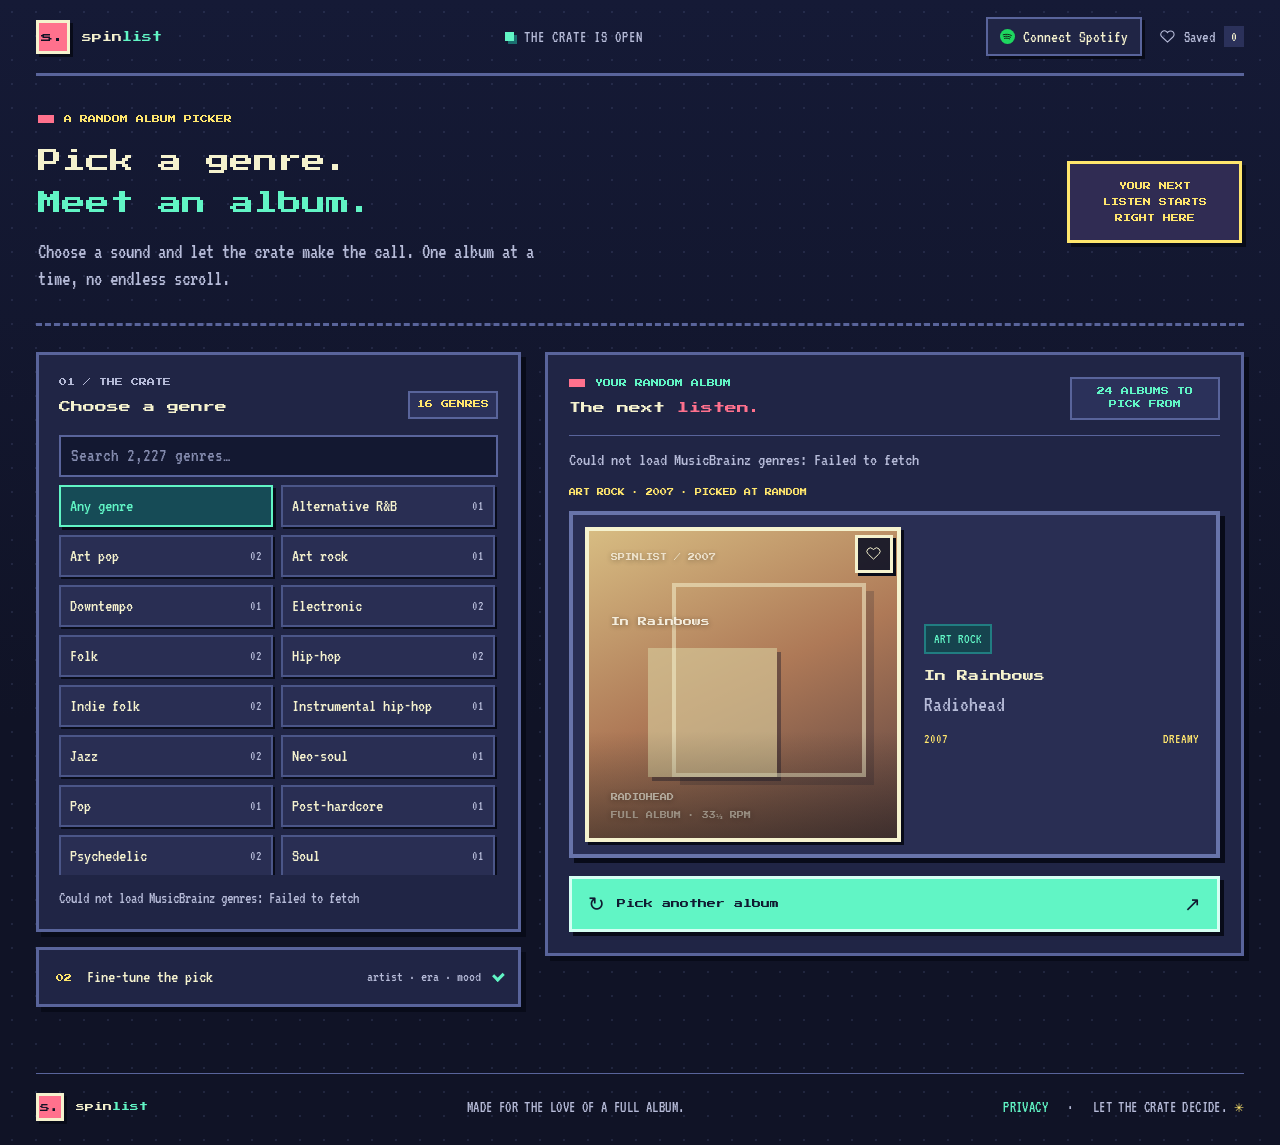
==== commit 978c5000: "Put album first on mobile Co-authored-by: Copilot <223556219+Copilot@users.noreply.github.com>" ====
--- a/index.html
+++ b/index.html
@@ -15,7 +15,7 @@
       href="https://fonts.googleapis.com/css2?family=Press+Start+2P&family=VT323&display=swap"
       rel="stylesheet"
     />
-    <link rel="stylesheet" href="styles.css?v=16bit-arcade" />
+    <link rel="stylesheet" href="styles.css?v=16bit-arcade-mobile-order" />
     <script src="musicbrainz-config.js" defer></script>
     <script src="app.js?v=random-catalog-picks-2" defer></script>
   </head>
--- a/styles.css
+++ b/styles.css
@@ -839,6 +839,7 @@
 
 @media (max-width: 620px) {
   .page-shell { width: calc(100% - 28px); }
+  .pick-stage { order: -1; }
   .topbar { min-height: 64px; }
   .wordmark { font-size: 8px; }
   .spotify-connect { padding: 7px 8px; font-size: 15px; }
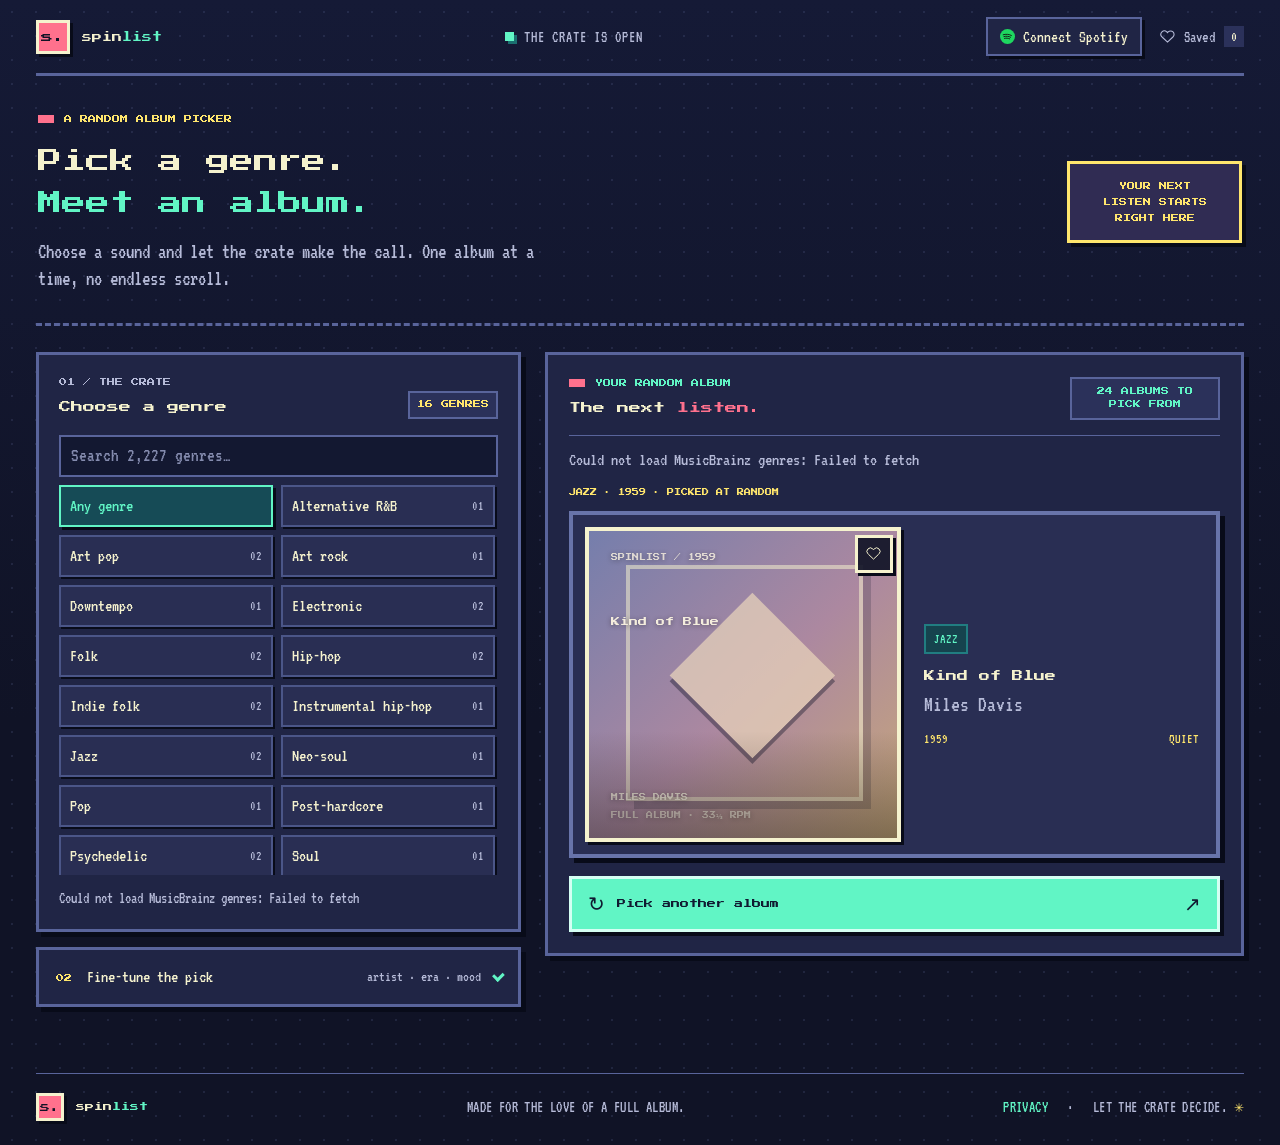
==== commit a2ec5a0d: "Add Deezer as a supplemental album source Co-authored-by: Copilot <223556219+Copilot@users.noreply.g" ====
--- a/index.html
+++ b/index.html
@@ -17,7 +17,7 @@
     />
     <link rel="stylesheet" href="styles.css?v=16bit-arcade-mobile-order" />
     <script src="musicbrainz-config.js" defer></script>
-    <script src="app.js?v=random-catalog-picks-2" defer></script>
+    <script src="app.js?v=deezer-catalog" defer></script>
   </head>
   <body>
     <div class="page-shell">
--- a/styles.css
+++ b/styles.css
@@ -872,3 +872,7 @@
   .privacy-page h1 { font-size: clamp(15px, 4.5vw, 20px); }
   .privacy-page section h2 { font-size: 8px; }
 }
+.deezer-card-link, .deezer-link { color: var(--sun); }
+.deezer-card-link { display: inline-flex; align-items: center; gap: 6px; margin-top: 11px; font: 20px var(--mono); }
+.deezer-card-link:hover, .deezer-link:hover { color: var(--signal); }
+.deezer-link { display: inline-flex; align-items: center; gap: 7px; margin-top: 12px; font: 8px/1.8 var(--pixel); }
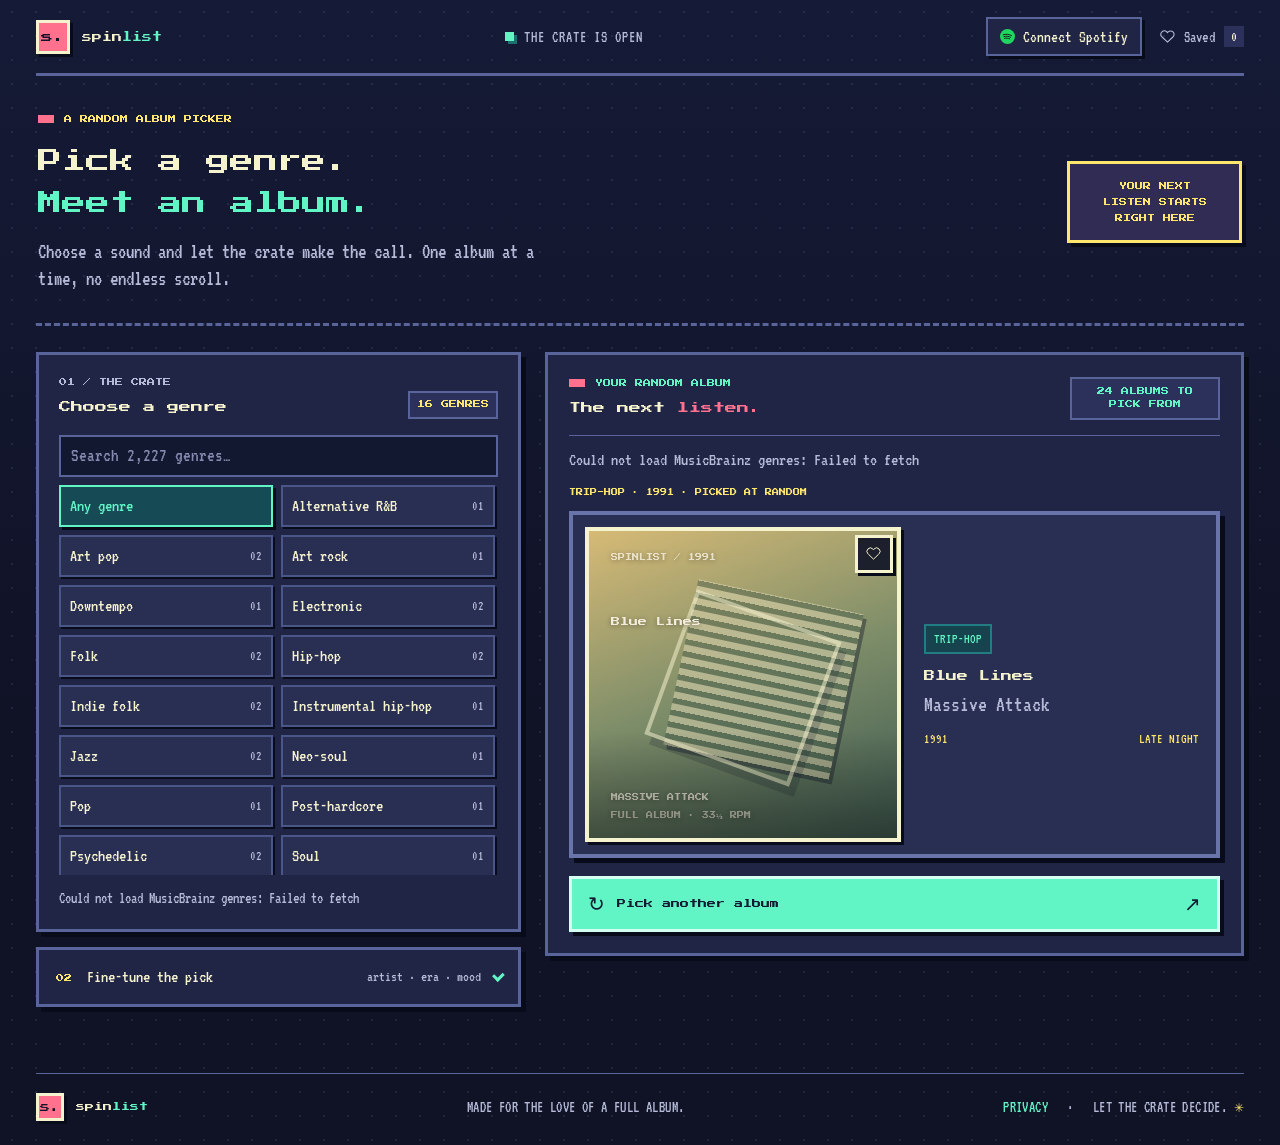
==== commit 7c6001b0: "Revert "Add Deezer as a supplemental album source" This reverts commit a2ec5a0d8893cdb151a08eb4d4a8c" ====
--- a/index.html
+++ b/index.html
@@ -17,7 +17,7 @@
     />
     <link rel="stylesheet" href="styles.css?v=16bit-arcade-mobile-order" />
     <script src="musicbrainz-config.js" defer></script>
-    <script src="app.js?v=deezer-catalog" defer></script>
+    <script src="app.js?v=random-catalog-picks-2" defer></script>
   </head>
   <body>
     <div class="page-shell">
--- a/styles.css
+++ b/styles.css
@@ -872,7 +872,3 @@
   .privacy-page h1 { font-size: clamp(15px, 4.5vw, 20px); }
   .privacy-page section h2 { font-size: 8px; }
 }
-.deezer-card-link, .deezer-link { color: var(--sun); }
-.deezer-card-link { display: inline-flex; align-items: center; gap: 6px; margin-top: 11px; font: 20px var(--mono); }
-.deezer-card-link:hover, .deezer-link:hover { color: var(--signal); }
-.deezer-link { display: inline-flex; align-items: center; gap: 7px; margin-top: 12px; font: 8px/1.8 var(--pixel); }
